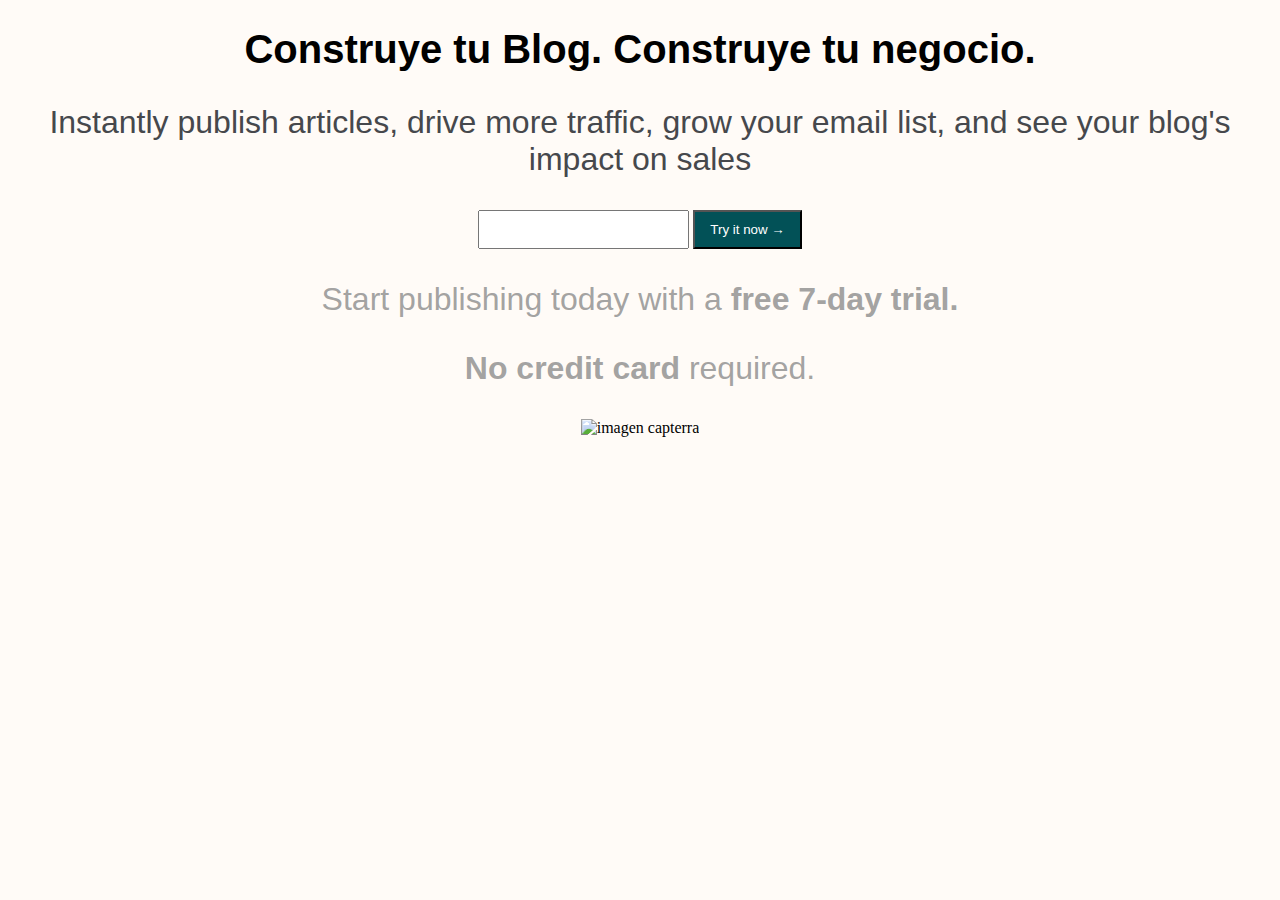
==== Capitulo-1/index.html @ a58c8d47 "finales" ====
<!DOCTYPE html>
<html lang="en">
<head>
    <meta charset="UTF-8">
    <meta http-equiv="X-UA-Compatible" content="IE=edge">
    <meta name="viewport" content="width=device-width, initial-scale=1.0">
    <link rel="stylesheet" href="estilos.css">
    <title>Matcha</title>
</head>
<body>
    <h1>Construye tu Blog. Construye tu negocio.</h1>
    <p class="pe">Instantly publish articles, drive more traffic, grow your email list, and see your blog's
      impact on sales</p>

      <form>
        <input type="email" />
        <button type="submit">
          Try it now &rarr;
        </button>
      </form>
      
      <p class="promocional">
        Start publishing today with a <strong>free 7-day trial.</strong>
      </p>
      <p class="promocional">
        <strong>No credit card</strong> required.
      </p>

      <img src="https://ignos.blog/wp-content/uploads/2021/04/capterra.png" alt="imagen capterra" />
</body>
</html>
---- Capitulo-1/estilos.css ----
body{
    background-color: #fffbf7;
    text-align: center;
}
h1{
    font-size: 2.5em;
    font-family: 'Trebuchet MS', 'Lucida Sans Unicode', 'Lucida Grande', 'Lucida Sans', Arial, sans-serif;
}
.pe{
    color: #46484c;
    font-size: 2em;
    font-family: 'Trebuchet MS', 'Lucida Sans Unicode', 'Lucida Grande', 'Lucida Sans', Arial, sans-serif;
}
input{
    padding: 10px 15px;
}
button{
    color:#fff ;
    background-color: #025157;
    padding: 10px 15px;
}
.promocional{
    color: #8b8b8bcc;
    font-size: 2em;
    font-family: 'Trebuchet MS', 'Lucida Sans Unicode', 'Lucida Grande', 'Lucida Sans', Arial, sans-serif;
}
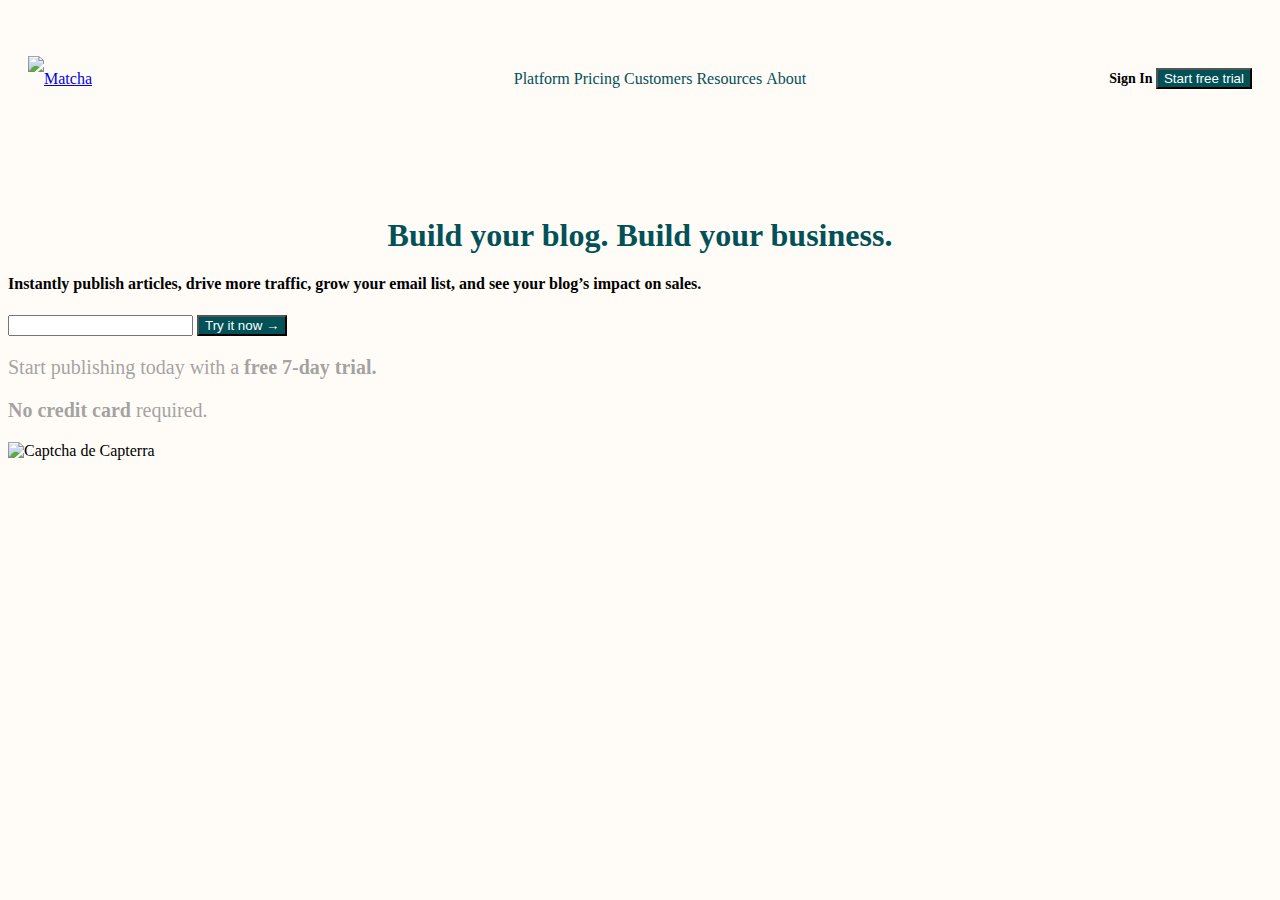
==== commit db534379: "cambios" ====
--- a/Capitulo-1/index.html
+++ b/Capitulo-1/index.html
@@ -8,24 +8,46 @@
     <title>Matcha</title>
 </head>
 <body>
-    <h1>Construye tu Blog. Construye tu negocio.</h1>
-    <p class="pe">Instantly publish articles, drive more traffic, grow your email list, and see your blog's
-      impact on sales</p>
 
-      <form>
-        <input type="email" />
-        <button type="submit">
-          Try it now &rarr;
-        </button>
-      </form>
-      
-      <p class="promocional">
-        Start publishing today with a <strong>free 7-day trial.</strong>
-      </p>
-      <p class="promocional">
-        <strong>No credit card</strong> required.
-      </p>
+  <header class="header">
+    <!-- Logo con link a la página principal -->
+    <a href="/" class="logo">
+      <img src="https://getmatcha.com/wp-content/uploads/2020/01/Icon-green.png" alt="Matcha"/>
+    </a>
+    <!-- Menú de navegación -->
+    <nav class="navbar">
+      <ul>
+        <li>Platform</li>
+        <li>Pricing</li>
+        <li>Customers</li>
+        <li>Resources</li>
+        <li>About</li>
+      </ul>
+    </nav>
+    <!-- Contenedor de acciones de usuario -->
+    <div class="actions">
+      <a>Sign In</a>
+      <button>Start free trial</button>
+    </div>
+  </header>
 
-      <img src="https://ignos.blog/wp-content/uploads/2021/04/capterra.png" alt="imagen capterra" />
+
+    <section class="main">
+    <h1>Build your blog. Build your business.</h1>
+
+    <h4>Instantly publish articles, drive more traffic, grow your email list, and see your blog’s impact on sales.</h4>
+
+    <form>
+      <input type="email">
+      <button type="submit" class="texto-boton">
+        Try it now &rarr;
+      </button>
+    </form>
+
+    <p class="texto-promocional">Start publishing today with a <strong>free 7-day trial.</strong></p>
+    <p class="texto-promocional"><strong>No credit card</strong> required.</p>
+
+    <img src="https://ignos.blog/wp-content/uploads/2021/04/capterra.png" alt="Captcha de Capterra">
+  </section>
 </body>
 </html>--- a/Capitulo-1/estilos.css
+++ b/Capitulo-1/estilos.css
@@ -1,26 +1,61 @@
-body{
-    background-color: #fffbf7;
-    text-align: center;
+body {
+  background-color: #fffbf7;
 }
-h1{
-    font-size: 2.5em;
-    font-family: 'Trebuchet MS', 'Lucida Sans Unicode', 'Lucida Grande', 'Lucida Sans', Arial, sans-serif;
+
+h1 {
+  color: #025157;
+  text-align: center;
 }
-.pe{
-    color: #46484c;
-    font-size: 2em;
-    font-family: 'Trebuchet MS', 'Lucida Sans Unicode', 'Lucida Grande', 'Lucida Sans', Arial, sans-serif;
+
+p {
+  color: #8b8b8bcc;
+  font-family: Verdana;
+  font-size: 20px;
 }
-input{
-    padding: 10px 15px;
+
+button {
+  color: #fff;
+  background-color: #025157;
 }
-button{
-    color:#fff ;
-    background-color: #025157;
-    padding: 10px 15px;
+
+.header {
+  margin: 40px 20px 0;
+  font-size: 0;
 }
-.promocional{
-    color: #8b8b8bcc;
-    font-size: 2em;
-    font-family: 'Trebuchet MS', 'Lucida Sans Unicode', 'Lucida Grande', 'Lucida Sans', Arial, sans-serif;
+
+li {
+  display: inline;
+}
+
+.header > * {
+  display: inline-block;
+  font-size: 16px;
+  line-height: 45px;
+  height: 100%;
+  vertical-align: middle;
+}
+
+.logo {
+  width: 15%;
+}
+
+.logo > img {
+  width: 15%;
+}
+
+.navbar {
+  width: 70%;
+  text-align: center;
+  color: #025157;
+  font-weight: 500;
+}
+
+.actions {
+  width: 15%;
+  text-align: right;
+  font-size: 14px;
+  font-weight: 600;
+}
+.main{
+  margin: 100px 0 0 0;
 }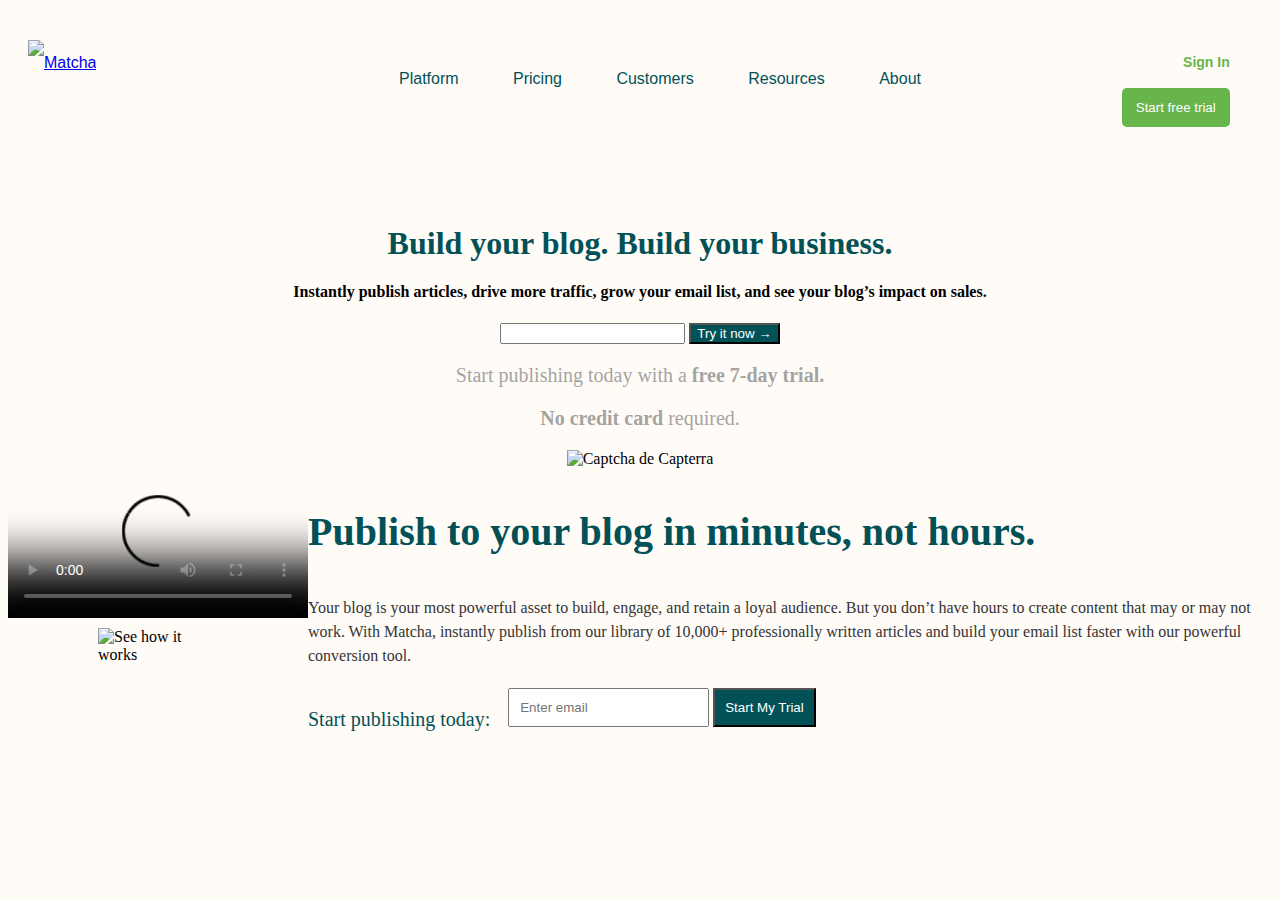
==== commit f683aec3: "sesion 3" ====
--- a/Capitulo-1/index.html
+++ b/Capitulo-1/index.html
@@ -49,5 +49,38 @@
 
     <img src="https://ignos.blog/wp-content/uploads/2021/04/capterra.png" alt="Captcha de Capterra">
   </section>
+
+  <section class="promo">
+    <article class="explanatory-video">
+    <video
+      controls
+      poster="https://cdn.videvo.net/videvo_files/video/premium/video0036/thumbnails/computer_code00_small.jpg"
+      src="https://cdn.videvo.net/videvo_files/video/premium/video0036/small_watermarked/computer_code00_preview.mp4">
+    </video>
+    <img
+      src="https://images.vexels.com/media/users/3/206269/isolated/preview/5bf110f14d50531aaca26c251c3441aa-doodle-de-flecha-vertical.png"
+      alt="See how it works"
+    />
+  </article>
+
+    
+  <article class="publish">
+    <h3>Publish to your blog in minutes, not hours.</h3>
+    <p>
+      Your blog is your most powerful asset to build, engage, and retain a loyal
+      audience. But you don’t have hours to create content that may or may not
+      work. With Matcha, instantly publish from our library of 10,000+
+      professionally written articles and build your email list faster with our
+      powerful conversion tool.
+    </p>
+    <form>
+      <p>Start publishing today:</p>
+      <div>
+        <input type="text" placeholder="Enter email" />
+        <button>Start My Trial</button>
+      </div>
+    </form>
+  </article>
+  </section>
 </body>
 </html>--- a/Capitulo-1/estilos.css
+++ b/Capitulo-1/estilos.css
@@ -21,10 +21,13 @@
 .header {
   margin: 40px 20px 0;
   font-size: 0;
+  height: 45px;
+  font-family: sans-serif;
 }
 
 li {
   display: inline;
+  margin: 0 25px;
 }
 
 .header > * {
@@ -51,11 +54,67 @@
 }
 
 .actions {
-  width: 15%;
+  width: 14%;
   text-align: right;
   font-size: 14px;
   font-weight: 600;
 }
+.actions > *{
+  margin: 0 10px;
+}
+.actions a{
+  color: #67b54b;
+}
+.actions button{
+  color: white;
+  background-color: #67b54b;
+  padding: 12px 14px;
+  border: 0;
+  border-radius: 5px;
+}
 .main{
-  margin: 100px 0 0 0;
+  margin: 140px 0 0 0;
+  text-align: center;
+}
+.publish h3 {
+  font-family: "Alegreya", serif;
+  font-size: 40px;
+  line-height: 48px;
+  color: #025157;
+}
+
+.publish > p {
+  font-size: 16px;
+  color: #343434;
+  line-height: 1.5;
+  margin-bottom: 20px;
+}
+
+.publish > form {
+  display: flex;
+}
+
+.publish > form p {
+  color: #025157;
+  margin-right: 18px;
+}
+.publish input{
+  padding: 10px;
+}
+.publish button{
+  padding: 10px;
+  margin-left: 0;
+}
+.promo{
+  display: flex;
+}
+.explanatory-video {
+  display: flex;
+  flex-direction: column;
+  align-items: center;
+}
+
+.explanatory-video img {
+  width: 120px;
+  margin-top: 10px;
 }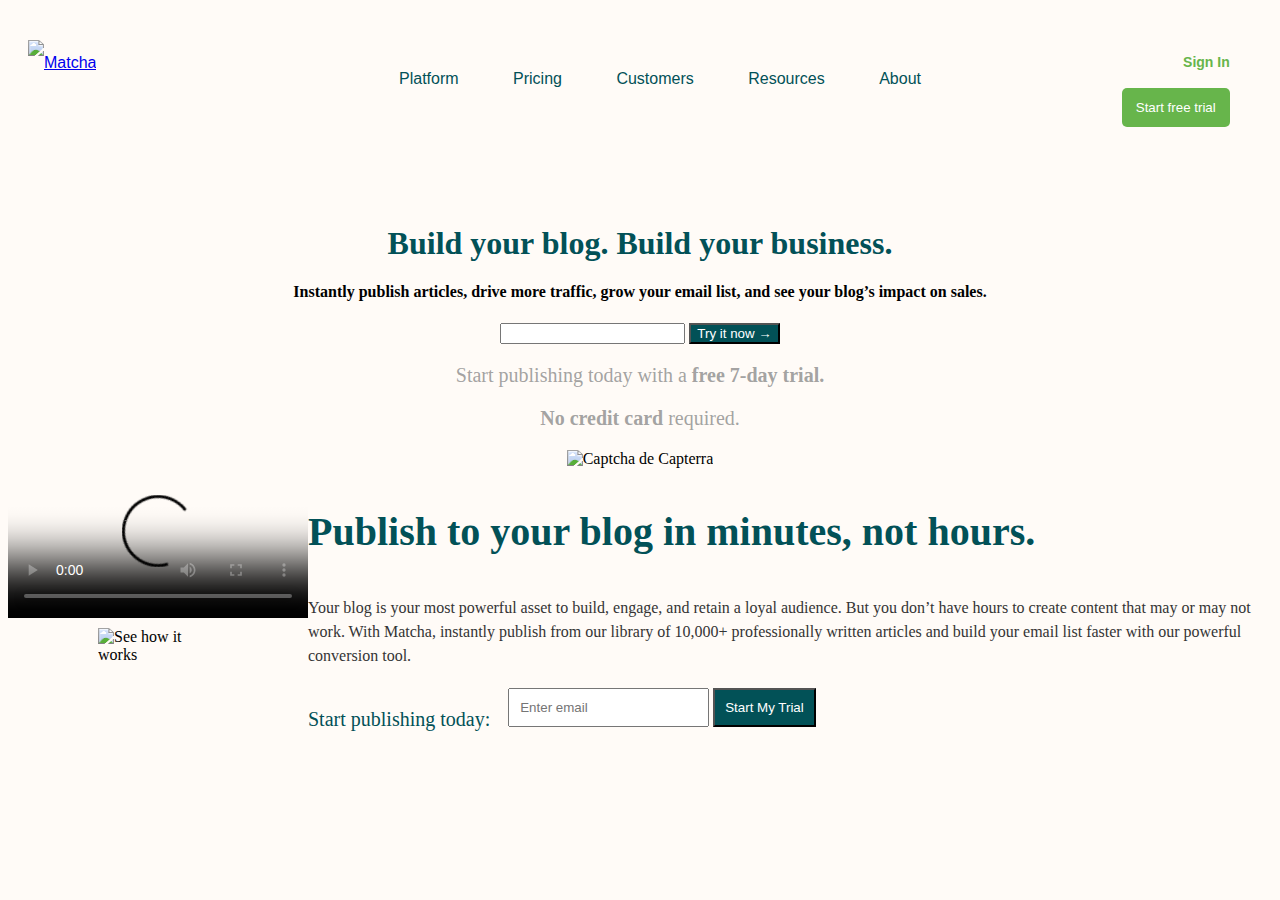
==== commit fc094ef1: "cambios video" ====
--- a/Capitulo-1/index.html
+++ b/Capitulo-1/index.html
@@ -52,10 +52,18 @@
 
   <section class="promo">
     <article class="explanatory-video">
-    <video
+      <video 
       controls
       poster="https://cdn.videvo.net/videvo_files/video/premium/video0036/thumbnails/computer_code00_small.jpg"
-      src="https://cdn.videvo.net/videvo_files/video/premium/video0036/small_watermarked/computer_code00_preview.mp4">
+    >
+      <source
+       type="video/mp4"
+       src="https://cdn.videvo.net/videvo_files/video/premium/video0036/small_watermarked/computer_code00_preview.mp4"
+      >
+      <source
+       type="video/webm"
+       src="https://cdn.videvo.net/videvo_files/video/premium/video0036/small_watermarked/computer_code00_preview.webm"
+      >
     </video>
     <img
       src="https://images.vexels.com/media/users/3/206269/isolated/preview/5bf110f14d50531aaca26c251c3441aa-doodle-de-flecha-vertical.png"
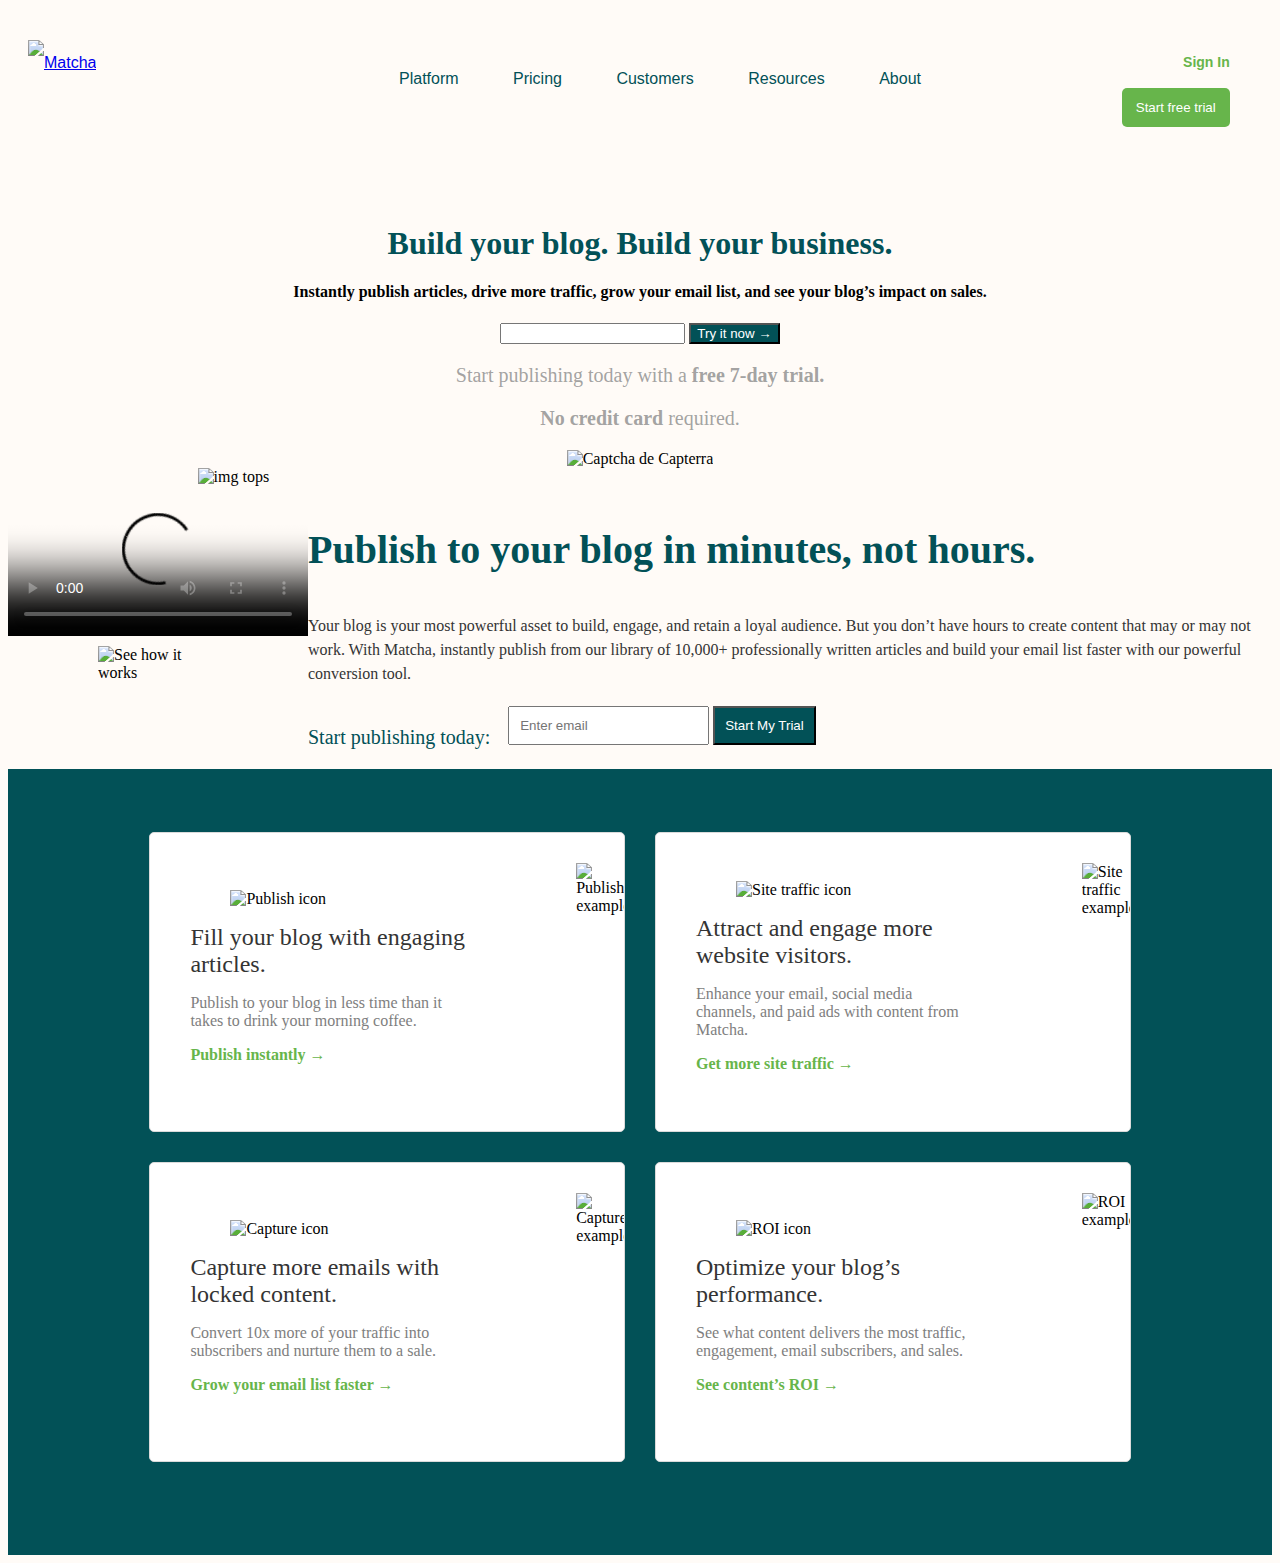
==== commit 8641234a: "semana 4" ====
--- a/Capitulo-1/index.html
+++ b/Capitulo-1/index.html
@@ -50,6 +50,10 @@
     <img src="https://ignos.blog/wp-content/uploads/2021/04/capterra.png" alt="Captcha de Capterra">
   </section>
 
+  <div class="tops">
+    <img src="https://assets.bedu.org/contents/TECM0017FRFUV2_Fronted_fundamentals_V2/TECM0017FRFUV2_S1_3_1.png" alt="img tops">
+  </div>
+
   <section class="promo">
     <article class="explanatory-video">
       <video 
@@ -90,5 +94,104 @@
     </form>
   </article>
   </section>
+
+  <section class="features">
+    <article class="feature-card">
+      <div class="feature-content">
+        <figure>
+          <img
+            src="https://getmatcha.com/wp-content/uploads/2020/04/feature-platform-1.png"
+            alt="Publish icon"
+          />
+        </figure>
+        <h3>Fill your blog with engaging articles.</h3>
+        <p>
+          Publish to your blog in less time than it takes to drink your
+          morning coffee.
+        </p>
+        <a href="">Publish instantly →</a>
+      </div>
+      <div class="feature-image">
+        <figure>
+          <img
+            src="https://getmatcha.com/wp-content/uploads/2020/04/feature-platform-3.png"
+            alt="Publish example"
+          />
+        </figure>
+      </div>
+    </article>
+    <article class="feature-card">
+      <div class="feature-content">
+        <figure>
+          <img
+            src="https://getmatcha.com/wp-content/uploads/2020/07/feature-blog-email.png"
+            alt="Site traffic icon"
+          />
+        </figure>
+        <h3>Attract and engage more website visitors.</h3>
+        <p>
+          Enhance your email, social media channels, and paid ads with content
+          from Matcha.
+        </p>
+        <a href="">Get more site traffic →</a>
+      </div>
+      <div class="feature-image">
+        <figure>
+          <img
+            src="https://getmatcha.com/wp-content/uploads/2020/04/feature-library-1.png"
+            alt="Site traffic example"
+          />
+        </figure>
+      </div>
+    </article>
+    <article class="feature-card">
+      <div class="feature-content">
+        <figure>
+          <img
+            src="https://getmatcha.com/wp-content/uploads/2020/04/feature-platform-3.png"
+            alt="Capture icon"
+          />
+        </figure>
+        <h3>Capture more emails with locked content.</h3>
+        <p>
+          Convert 10x more of your traffic into subscribers and nurture them
+          to a sale.
+        </p>
+        <a href="">Grow your email list faster →</a>
+      </div>
+      <div class="feature-image">
+        <figure>
+          <img
+            src="https://getmatcha.com/wp-content/uploads/2020/07/feature-blog-email.png"
+            alt="Capture example"
+          />
+        </figure>
+      </div>
+    </article>
+    <article class="feature-card">
+      <div class="feature-content">
+        <figure>
+          <img
+            src="https://getmatcha.com/wp-content/uploads/2020/04/feature-library-1.png"
+            alt="ROI icon"
+          />
+        </figure>
+        <h3>Optimize your blog’s performance.</h3>
+        <p>
+          See what content delivers the most traffic, engagement, email
+          subscribers, and sales.
+        </p>
+        <a href="">See content’s ROI →</a>
+      </div>
+      <div class="feature-image">
+        <figure>
+          <img
+            src="https://getmatcha.com/wp-content/uploads/2020/04/feature-platform-3.png"
+            alt="ROI example"
+          />
+        </figure>
+      </div>
+    </article>
+  </section>
 </body>
 </html>--- a/Capitulo-1/estilos.css
+++ b/Capitulo-1/estilos.css
@@ -76,6 +76,11 @@
   margin: 140px 0 0 0;
   text-align: center;
 }
+.tops img{
+width: 70%;
+display: inline-block;
+margin-left: 15%;
+}
 .publish h3 {
   font-family: "Alegreya", serif;
   font-size: 40px;
@@ -117,4 +122,71 @@
 .explanatory-video img {
   width: 120px;
   margin-top: 10px;
+}
+
+
+.features {
+  background-color: #025157;
+  padding: 5% 10%;
+  display: grid;
+  grid-template: repeat(2, 330px) / repeat(2, 1fr);
+}
+
+.features .feature-card {
+  margin-bottom: 30px;
+  margin-left: 15px;
+  margin-right: 15px;
+  background-color: #fff;
+  border: 1px solid #dadada;
+  border-radius: 5px;
+  display: flex;
+  align-items: center;
+  overflow: hidden;
+}
+
+.features .feature-card .feature-content {
+  padding: 30px 20px 40px 40px;
+  flex: 2;
+}
+
+.features .feature-card .feature-content > * {
+  margin-bottom: 1rem;
+  margin-top: 0;
+}
+
+.features .feature-card .feature-content img {
+  width: 50px;
+}
+
+.features .feature-card .feature-content h3 {
+  font-size: 24px;
+  color: #343434;
+  font-weight: 400;
+}
+
+.features .feature-card .feature-content p {
+  font-size: 16px;
+  color: #7e7e7e;
+  font-weight: 400;
+}
+
+.features .feature-card .feature-content a {
+  font-size: 16px;
+  color: #67b54b;
+  font-weight: 600;
+  text-decoration: none;
+}
+
+.features .feature-card .feature-image {
+  flex: 1;
+  width: 40%;
+  position: relative;
+  right: -50px;
+  height: 80%;
+}
+
+.features .feature-card .feature-image figure,
+.features .feature-card .feature-image img {
+  margin-top: 0;
+  height: 100%;
 }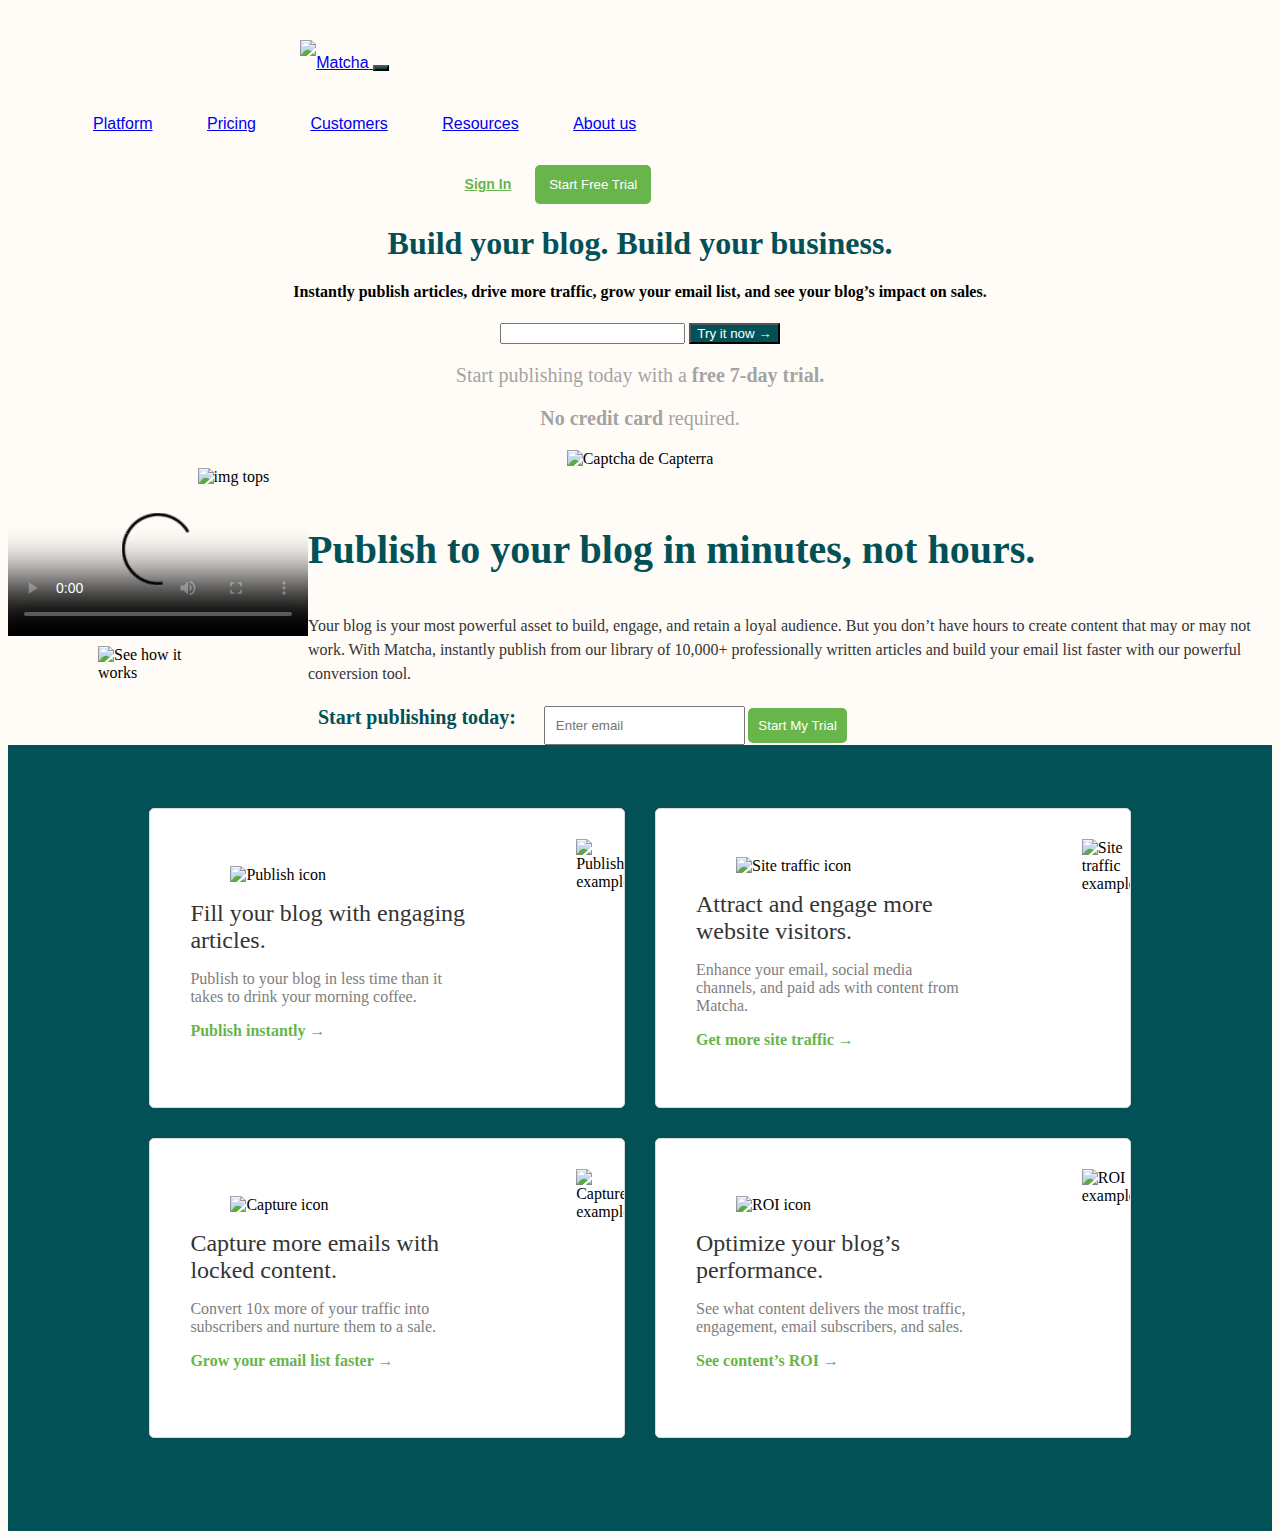
==== commit 1528b4fb: "sesion 5" ====
--- a/Capitulo-1/index.html
+++ b/Capitulo-1/index.html
@@ -4,6 +4,7 @@
     <meta charset="UTF-8">
     <meta http-equiv="X-UA-Compatible" content="IE=edge">
     <meta name="viewport" content="width=device-width, initial-scale=1.0">
+    <link href="https://cdn.jsdelivr.net/npm/bootstrap@5.2.0-beta1/dist/css/bootstrap.min.css" rel="stylesheet" integrity="sha384-0evHe/X+R7YkIZDRvuzKMRqM+OrBnVFBL6DOitfPri4tjfHxaWutUpFmBp4vmVor" crossorigin="anonymous">
     <link rel="stylesheet" href="estilos.css">
     <title>Matcha</title>
 </head>
@@ -11,24 +12,40 @@
 
   <header class="header">
     <!-- Logo con link a la página principal -->
-    <a href="/" class="logo">
-      <img src="https://getmatcha.com/wp-content/uploads/2020/01/Icon-green.png" alt="Matcha"/>
-    </a>
-    <!-- Menú de navegación -->
-    <nav class="navbar">
-      <ul>
-        <li>Platform</li>
-        <li>Pricing</li>
-        <li>Customers</li>
-        <li>Resources</li>
-        <li>About</li>
-      </ul>
+    <nav class="navbar navbar-expand-lg navbar-light" style="background-color: #fffbf7;">
+      <div class="container-fluid">
+        <a class="navbar-brand logo" href="#">
+          <img src="https://getmatcha.com/wp-content/uploads/2020/01/Icon-green.png" alt="Matcha"/>
+        </a>
+        <button class="navbar-toggler" type="button" data-bs-toggle="collapse" data-bs-target="#navbarSupportedContent" aria-controls="navbarSupportedContent" aria-expanded="false" aria-label="Toggle navigation">
+          <span class="navbar-toggler-icon"></span>
+        </button>
+        <div class="collapse navbar-collapse" id="navbarSupportedContent">
+          <ul class="navbar-nav mx-auto mb-2 mb-lg-0">
+            <li class="nav-item">
+              <a class="nav-link active" aria-current="page" href="#">Platform</a>
+            </li>
+            <li class="nav-item">
+              <a class="nav-link" href="#">Pricing</a>
+            </li>
+            <li class="nav-item">
+              <a class="nav-link" href="#">Customers</a>
+            </li>
+            <li class="nav-item">
+              <a class="nav-link" href="#">Resources</a>
+            </li>
+            <li class="nav-item">
+              <a class="nav-link" href="#">About us</a>
+            </li>
+          </ul>
+
+            <div class="actions">
+              <a href="#">Sign In</a>
+              <button>Start Free Trial</button>
+            </div>
+        </div>
+      </div>
     </nav>
-    <!-- Contenedor de acciones de usuario -->
-    <div class="actions">
-      <a>Sign In</a>
-      <button>Start free trial</button>
-    </div>
   </header>
 
 
@@ -85,7 +102,7 @@
       professionally written articles and build your email list faster with our
       powerful conversion tool.
     </p>
-    <form>
+    <form class="form-inline my-2 my-lg-0 actions justify-content-end">
       <p>Start publishing today:</p>
       <div>
         <input type="text" placeholder="Enter email" />
--- a/Capitulo-1/estilos.css
+++ b/Capitulo-1/estilos.css
@@ -47,14 +47,12 @@
 }
 
 .navbar {
-  width: 70%;
   text-align: center;
   color: #025157;
   font-weight: 500;
 }
 
 .actions {
-  width: 14%;
   text-align: right;
   font-size: 14px;
   font-weight: 600;
@@ -80,7 +78,7 @@
 width: 70%;
 display: inline-block;
 margin-left: 15%;
-}
+} 
 .publish h3 {
   font-family: "Alegreya", serif;
   font-size: 40px;
@@ -189,4 +187,41 @@
 .features .feature-card .feature-image img {
   margin-top: 0;
   height: 100%;
+}
+
+
+@media (max-width: 575px) {
+  .navbar,
+  .actions {
+    display: none;
+  }
+  .main {
+    margin-top: 130px;
+  }
+
+  h1 {
+    font-size: 30px;
+  }
+  .publish > form {
+    flex-direction: column;
+  }
+
+  .publish > form > div {
+    height: 50px;
+    margin-top: 10px;
+  }
+
+  .publish > form > div > input {
+    width: 65%;
+  }
+
+  .features {
+    grid-template: repeat(4, 1fr) / 1fr;
+    padding-left: 0;
+    padding-right: 0;
+  }
+
+  .feature-image {
+    display: none;
+  }
 }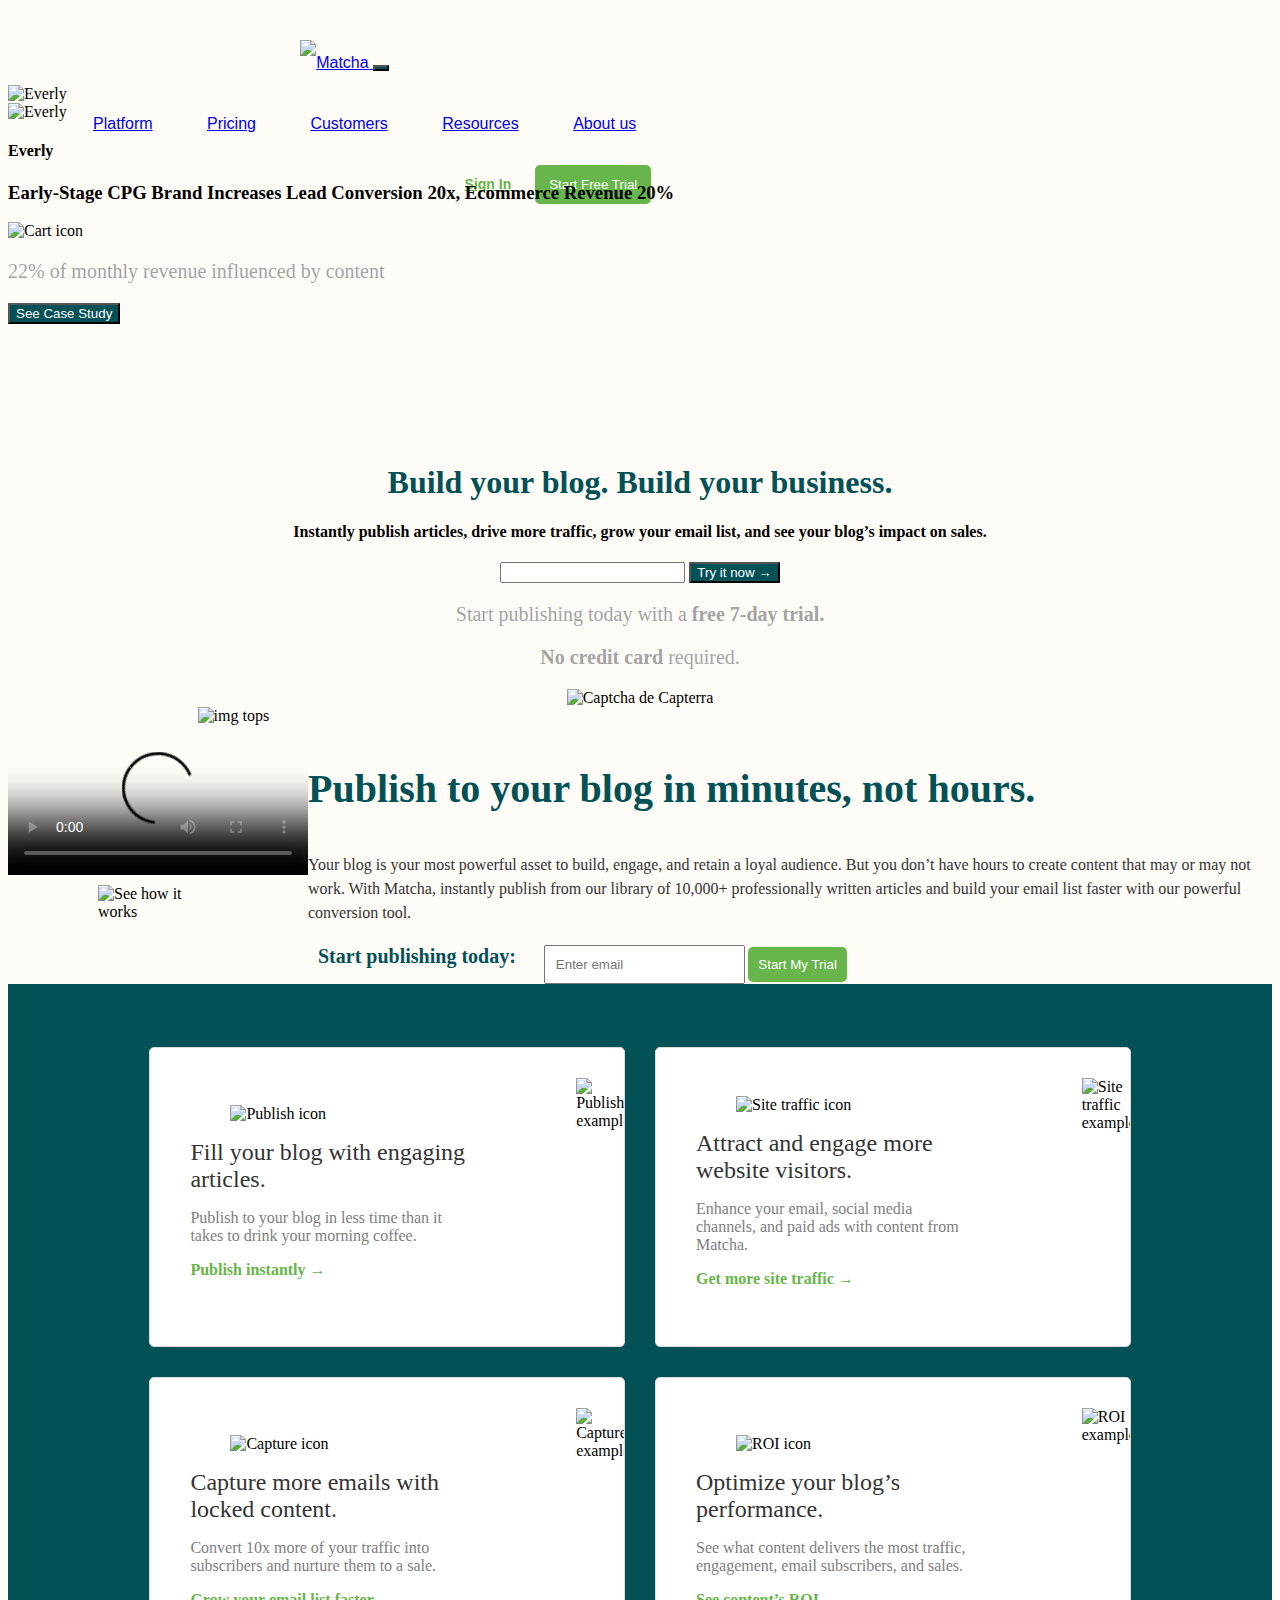
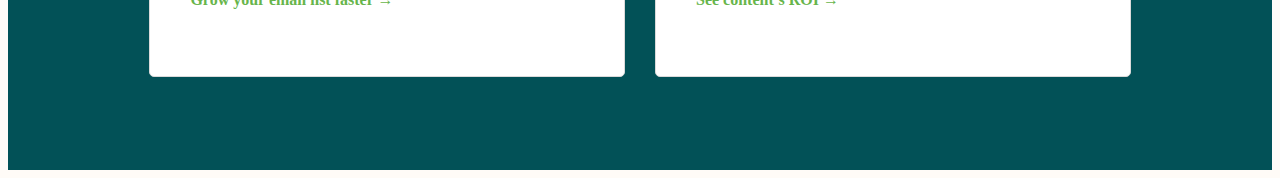
==== commit 34b0d1a7: "cambios" ====
--- a/Capitulo-1/index.html
+++ b/Capitulo-1/index.html
@@ -12,7 +12,7 @@
 
   <header class="header">
     <!-- Logo con link a la página principal -->
-    <nav class="navbar navbar-expand-lg navbar-light" style="background-color: #fffbf7;">
+    <nav class="navbar navbar-expand-lg navbar-light fixed-top" style="background-color: #fffbf7;">
       <div class="container-fluid">
         <a class="navbar-brand logo" href="#">
           <img src="https://getmatcha.com/wp-content/uploads/2020/01/Icon-green.png" alt="Matcha"/>
@@ -48,6 +48,32 @@
     </nav>
   </header>
 
+
+  <div class="carousel-item active">
+    <!-- Tarjeta 1: Everly -->
+    <div class="card">
+      <img src="https://getmatcha.com/wp-content/uploads/2019/05/profile-headshot-square.png"
+        class="card-img-top" alt="Everly">
+      <div class="card-body">
+        <div class="card-circle everly">
+          <img src="https://getmatcha.com/wp-content/uploads/2019/05/everly_logo_blue_v3_x60@2x.png"
+            alt="Everly">
+        </div>
+        <h4>Everly</h4>
+        <h3>
+          Early-Stage CPG Brand Increases Lead Conversion 20x,
+          Ecommerce Revenue 20%
+        </h3>
+        <div class="results">
+          <img src="https://indyme.com/wp-content/uploads/2020/11/shopping-cart-icon.png" alt="Cart icon">
+          <p>22% of monthly revenue influenced by content</p>
+        </div>
+      </div>
+      <div class="card-footer">
+        <button>See Case Study</button>
+      </div>
+    </div>
+  </div>
 
     <section class="main">
     <h1>Build your blog. Build your business.</h1>
--- a/Capitulo-1/estilos.css
+++ b/Capitulo-1/estilos.css
@@ -1,3 +1,39 @@
+
+@media (max-width: 575px) {
+  .navbar,
+  .actions {
+    display: none;
+  }
+  .main {
+    margin-top: 130px;
+  }
+
+  h1 {
+    font-size: 30px;
+  }
+  .publish > form {
+    flex-direction: column;
+  }
+
+  .publish > form > div {
+    height: 50px;
+    margin-top: 10px;
+  }
+
+  .publish > form > div > input {
+    width: 65%;
+  }
+
+  .features {
+    grid-template: repeat(4, 1fr) / 1fr;
+    padding-left: 0;
+    padding-right: 0;
+  }
+
+  .feature-image {
+    display: none;
+  }
+}
 body {
   background-color: #fffbf7;
 }
@@ -47,6 +83,7 @@
 }
 
 .navbar {
+  background-color: #fffbf7;
   text-align: center;
   color: #025157;
   font-weight: 500;
@@ -190,38 +227,100 @@
 }
 
 
-@media (max-width: 575px) {
-  .navbar,
-  .actions {
-    display: none;
-  }
-  .main {
-    margin-top: 130px;
-  }
-
-  h1 {
-    font-size: 30px;
-  }
-  .publish > form {
-    flex-direction: column;
-  }
-
-  .publish > form > div {
-    height: 50px;
-    margin-top: 10px;
-  }
-
-  .publish > form > div > input {
-    width: 65%;
-  }
-
-  .features {
-    grid-template: repeat(4, 1fr) / 1fr;
-    padding-left: 0;
-    padding-right: 0;
-  }
-
-  .feature-image {
-    display: none;
-  }
-}+.success-stories .card {
+  max-width: 370px;
+  width: 100%;
+  min-height: 600px;
+  margin: 0 auto;
+}
+
+/* Con object-fit, hacemos que la imagen se ajuste a la medida de su contenedor y limitamos su alto */
+.success-stories .card img {
+  max-height: 30vh;
+  object-fit: cover;
+}
+
+/* Agregamos position: relative para recibir un elemento con position:absolute más adelante */
+.success-stories .card .card-body {
+  max-width: 370px;
+  width: 100%;
+  position: relative;
+  padding: 40px 1rem 1rem;
+}
+
+/* Estos son los estilos para textos y acomodo de elementos */
+.success-stories .card .card-body h4 {
+  color: #025157;
+  font-size: 18px;
+  font-weight: 600;
+  line-height: 20px;
+  margin-bottom: 12px;
+  font-family: "Slabo 27px", serif;
+}
+
+.success-stories .card .card-body h3 {
+  font-size: 25px;
+  font-weight: 400;
+  line-height: 30px;
+  margin-bottom: 20px;
+}
+
+.success-stories .card .card-body .results {
+  display: flex;
+  justify-content: flex-start;
+  align-items: center;
+}
+
+.success-stories .card .card-body .results img {
+  width: 26px;
+  margin-right: 20px;
+}
+
+.success-stories .card .card-body .results p {
+  margin: 0;
+}
+
+.success-stories .card .card-footer button {
+  display: block;
+  margin-left: 0;
+  border-radius: 5px;
+  font-size: 13;
+  font-weight: 600;
+  padding: 12px 20px;
+  width: 100%;
+  background-color: #025157;
+  color: #fff;
+  border: none;
+}
+
+.success-stories .card .card-footer {
+  background-color: #ffffff;
+  color: #fff;
+  border: none;
+}
+
+/* Aqui hacemos un círculo con CSS! Este se posicionará en el margen superior de .card-body */
+.success-stories .card .card-body .card-circle {
+  display: flex;
+  align-items: center;
+  position: absolute;
+  top:-45px;
+  right: 20px;
+  width: 75px;
+  height: 75px;
+  border-radius: 50%;
+  padding: 5px;
+}
+
+/* Cada círculo tiene su propio color. Verifica qué significa este selector: .card-circle.everly */
+.success-stories .card .card-body .card-circle.everly {
+  background-color: #f9da73;
+  border: 5px solid #f9da73;
+}
+
+/* Los círculos deben recibir la imagen y ajustarla al tamaño */
+.success-stories .card .card-body .card-circle.everly img {
+  object-fit: contain;
+  width: 100%;
+}
+
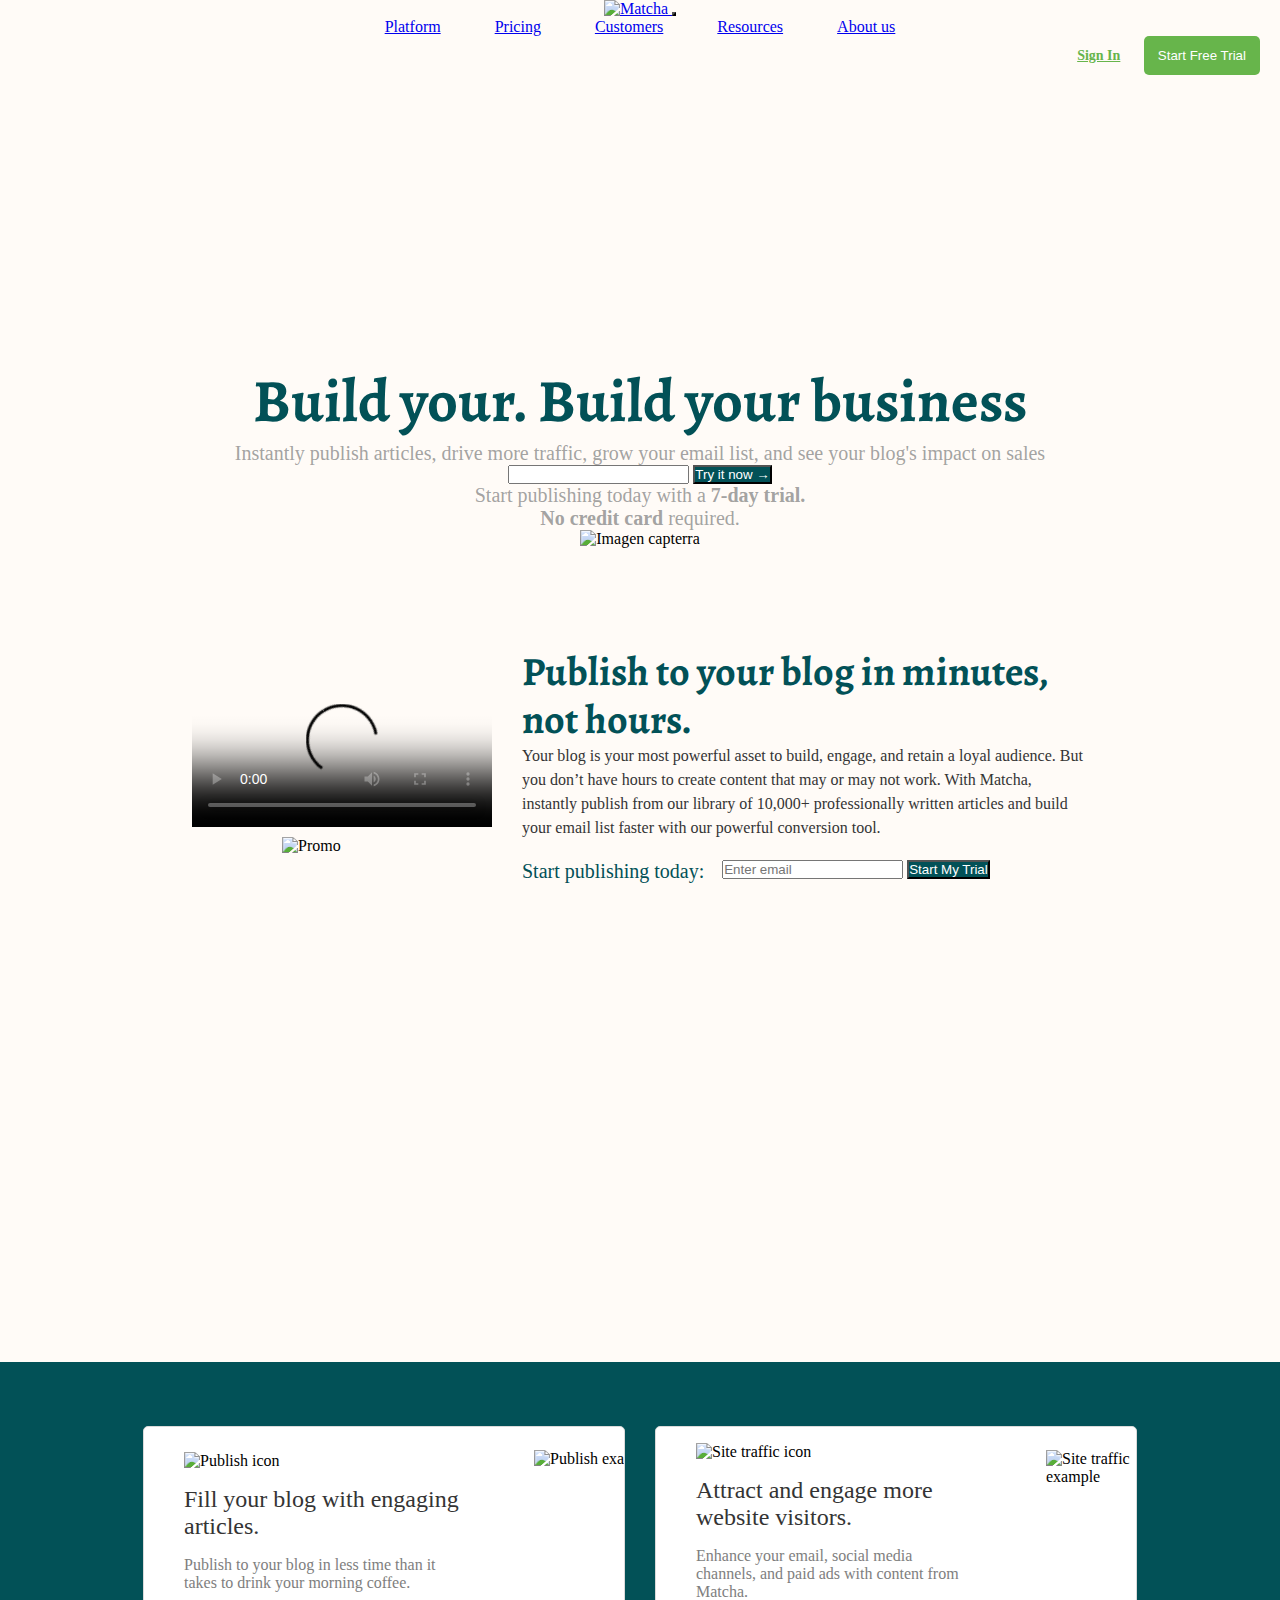
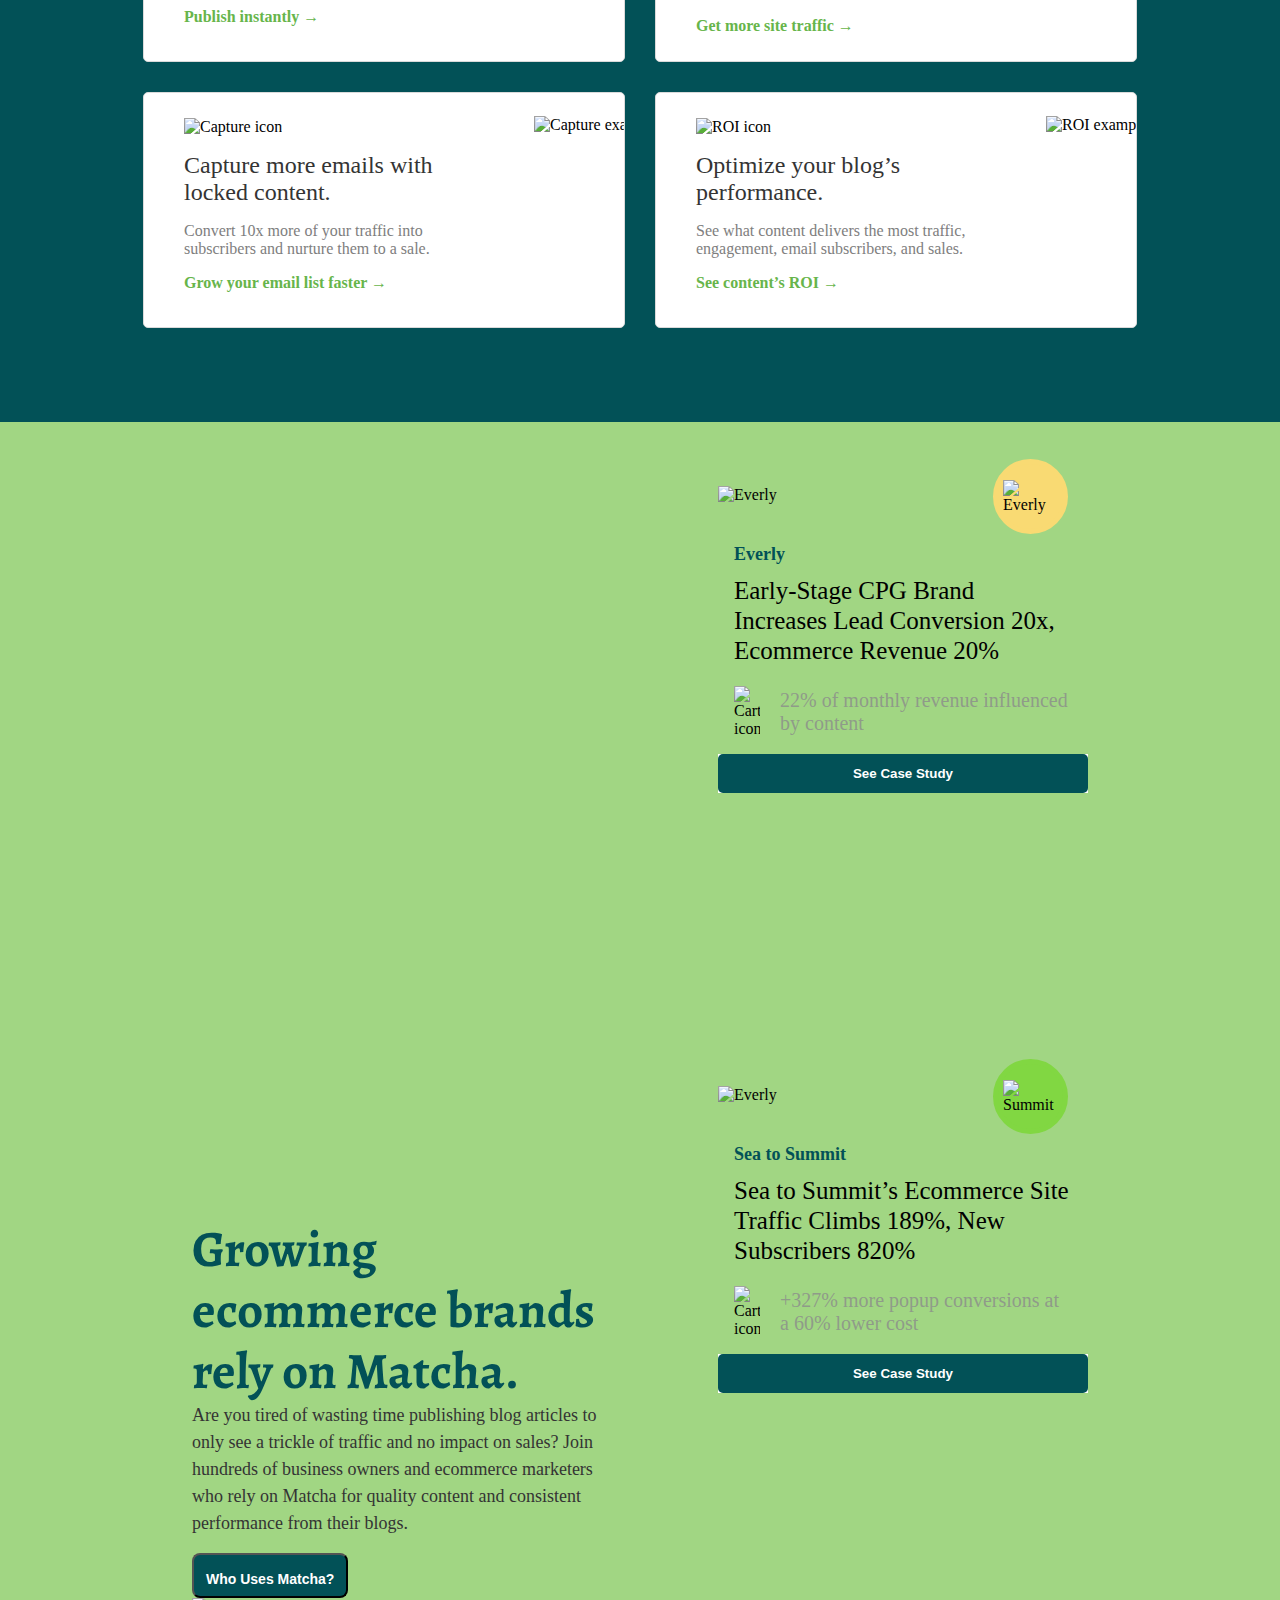
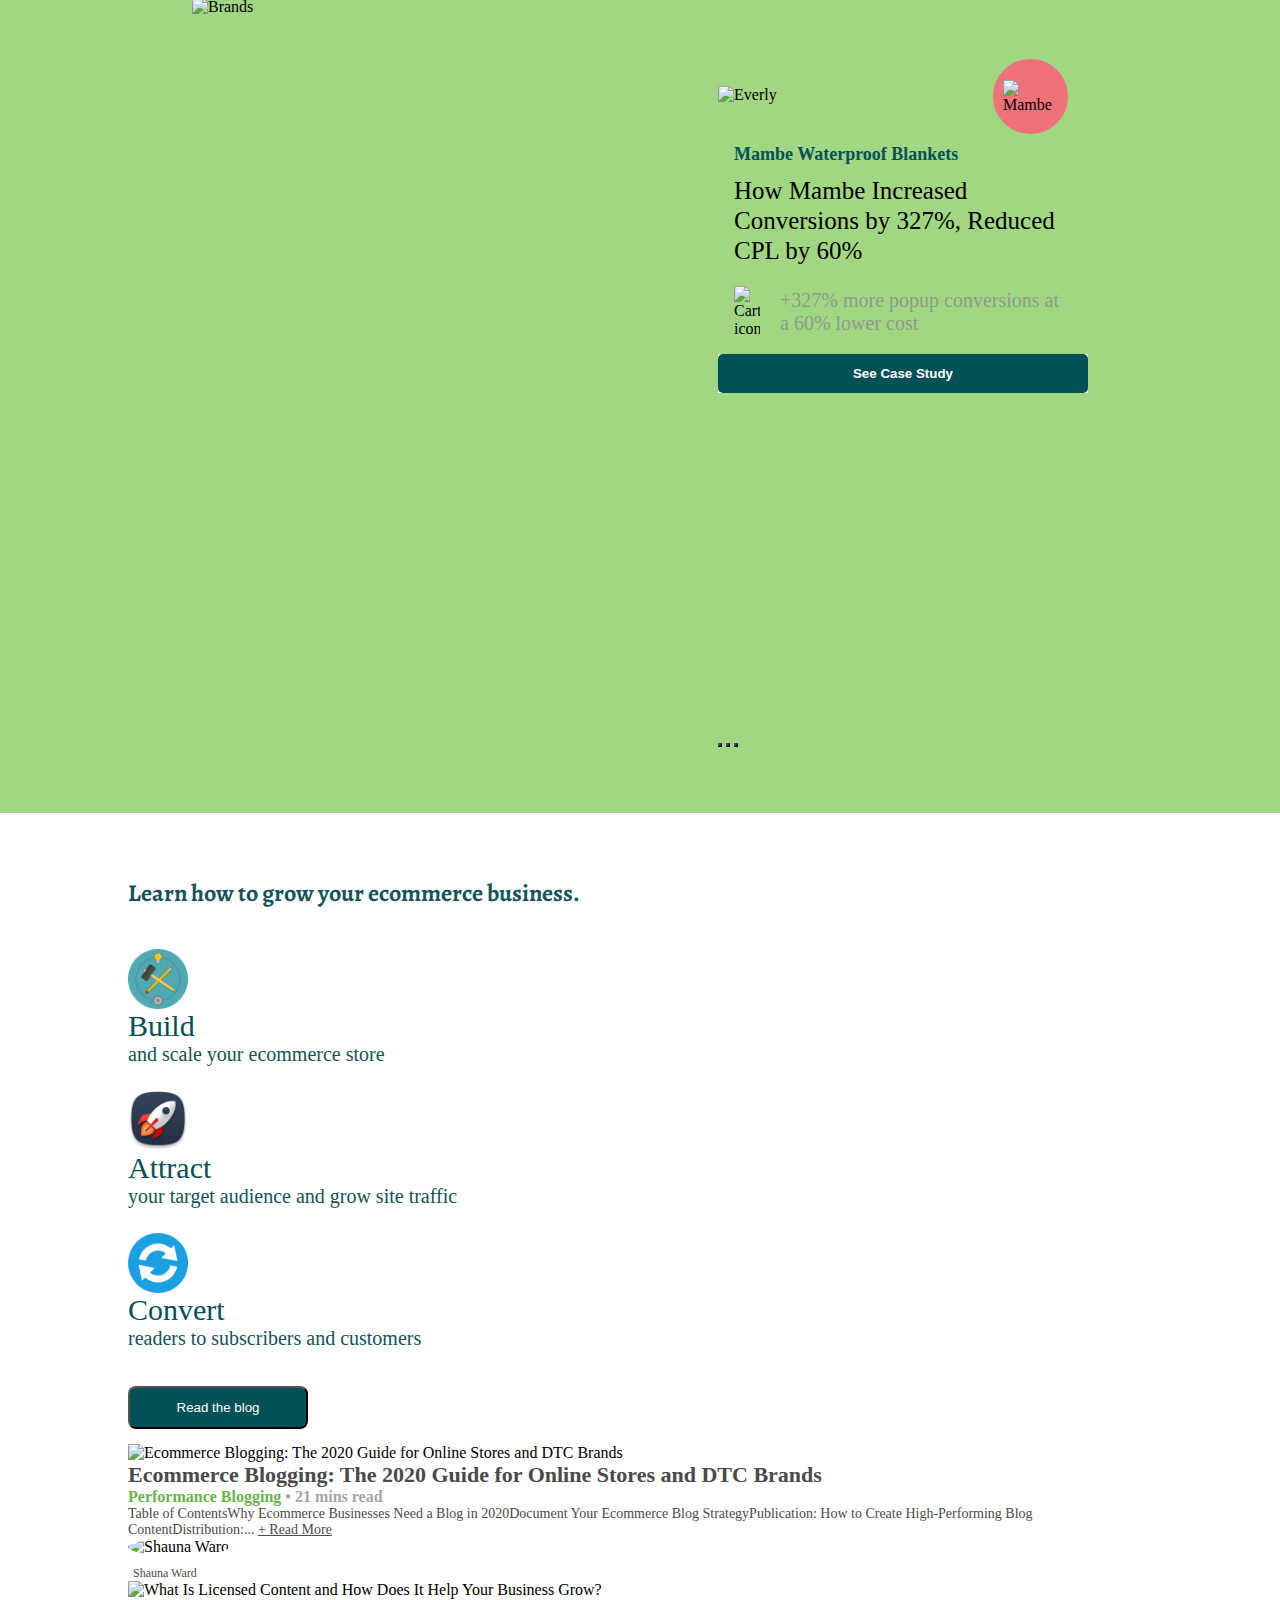
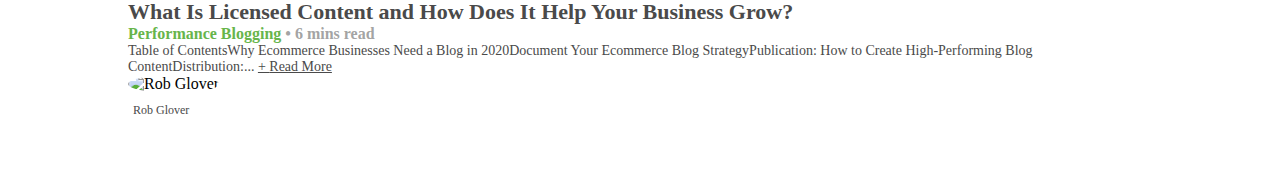
==== commit 363e7a74: "cambios" ====
--- a/Capitulo-1/index.html
+++ b/Capitulo-1/index.html
@@ -1,151 +1,149 @@
 <!DOCTYPE html>
 <html lang="en">
+
 <head>
-    <meta charset="UTF-8">
-    <meta http-equiv="X-UA-Compatible" content="IE=edge">
-    <meta name="viewport" content="width=device-width, initial-scale=1.0">
-    <link href="https://cdn.jsdelivr.net/npm/bootstrap@5.2.0-beta1/dist/css/bootstrap.min.css" rel="stylesheet" integrity="sha384-0evHe/X+R7YkIZDRvuzKMRqM+OrBnVFBL6DOitfPri4tjfHxaWutUpFmBp4vmVor" crossorigin="anonymous">
-    <link rel="stylesheet" href="estilos.css">
-    <title>Matcha</title>
+  <meta charset="UTF-8">
+  <meta http-equiv="X-UA-Compatible" content="IE=edge">
+  <meta name="viewport" content="width=device-width, initial-scale=1.0,user-scalable=no">
+  <title>Matcha</title>
+  <!-- <style>
+    h1 {
+      color: #025157;
+    }
+  </style> -->
+  <link href="https://cdn.jsdelivr.net/npm/bootstrap@5.1.3/dist/css/bootstrap.min.css" rel="stylesheet"
+    integrity="sha384-1BmE4kWBq78iYhFldvKuhfTAU6auU8tT94WrHftjDbrCEXSU1oBoqyl2QvZ6jIW3" crossorigin="anonymous">
+  <link rel="stylesheet" href="styles.css">
+  <link rel="stylesheet" href="output.css">
+  <link rel="preconnect" href="https://fonts.googleapis.com">
+  <link rel="preconnect" href="https://fonts.gstatic.com" crossorigin>
+  <link href="https://fonts.googleapis.com/css2?family=Alegreya&display=swap" rel="stylesheet">
 </head>
+
 <body>
-
-  <header class="header">
-    <!-- Logo con link a la página principal -->
-    <nav class="navbar navbar-expand-lg navbar-light fixed-top" style="background-color: #fffbf7;">
-      <div class="container-fluid">
-        <a class="navbar-brand logo" href="#">
-          <img src="https://getmatcha.com/wp-content/uploads/2020/01/Icon-green.png" alt="Matcha"/>
-        </a>
-        <button class="navbar-toggler" type="button" data-bs-toggle="collapse" data-bs-target="#navbarSupportedContent" aria-controls="navbarSupportedContent" aria-expanded="false" aria-label="Toggle navigation">
-          <span class="navbar-toggler-icon"></span>
-        </button>
-        <div class="collapse navbar-collapse" id="navbarSupportedContent">
-          <ul class="navbar-nav mx-auto mb-2 mb-lg-0">
-            <li class="nav-item">
-              <a class="nav-link active" aria-current="page" href="#">Platform</a>
-            </li>
-            <li class="nav-item">
-              <a class="nav-link" href="#">Pricing</a>
-            </li>
-            <li class="nav-item">
-              <a class="nav-link" href="#">Customers</a>
-            </li>
-            <li class="nav-item">
-              <a class="nav-link" href="#">Resources</a>
-            </li>
-            <li class="nav-item">
-              <a class="nav-link" href="#">About us</a>
-            </li>
-          </ul>
-
-            <div class="actions">
-              <a href="#">Sign In</a>
-              <button>Start Free Trial</button>
-            </div>
-        </div>
-      </div>
-    </nav>
-  </header>
-
-
-  <div class="carousel-item active">
-    <!-- Tarjeta 1: Everly -->
-    <div class="card">
-      <img src="https://getmatcha.com/wp-content/uploads/2019/05/profile-headshot-square.png"
-        class="card-img-top" alt="Everly">
-      <div class="card-body">
-        <div class="card-circle everly">
-          <img src="https://getmatcha.com/wp-content/uploads/2019/05/everly_logo_blue_v3_x60@2x.png"
-            alt="Everly">
-        </div>
-        <h4>Everly</h4>
-        <h3>
-          Early-Stage CPG Brand Increases Lead Conversion 20x,
-          Ecommerce Revenue 20%
-        </h3>
-        <div class="results">
-          <img src="https://indyme.com/wp-content/uploads/2020/11/shopping-cart-icon.png" alt="Cart icon">
-          <p>22% of monthly revenue influenced by content</p>
-        </div>
-      </div>
-      <div class="card-footer">
-        <button>See Case Study</button>
+  <!-- <section class="fixed-header">
+    <header class="header">
+      !-- Regresar página principal --
+      <a href="/" class="logo">
+        <img src="https://getmatcha.com/wp-content/uploads/2020/01/Icon-green.png" alt="Matcha">
+      </a>
+      !-- Menú --
+      <nav class="navbar">
+        <ul>
+          <li>Platform</li>
+          <li>Pricing</li>
+          <li>Customers</li>
+          <li>Resources</li>
+          <li>About</li>
+        </ul>
+      </nav>
+      !-- Acciones --
+      <div class="actions">
+        <a href="">Sign In</a>
+        <button>Start free trial</button>
+      </div>
+    </header>
+  </section> -->
+  <nav class="navbar navbar-expand-lg navbar-light fixed-top">
+    <div class="container-fluid">
+      <a class="navbar-brand logo" href="index.html">
+        <img src="https://getmatcha.com/wp-content/uploads/2020/01/Icon-green.png" alt="Matcha" />
+      </a>
+      <button class="navbar-toggler" type="button" data-bs-toggle="collapse" data-bs-target="#navbarSupportedContent"
+        aria-controls="navbarSupportedContent" aria-expanded="false" aria-label="Toggle navigation">
+        <span class="navbar-toggler-icon"></span>
+      </button>
+      <div class="collapse navbar-collapse" id="navbarSupportedContent">
+        <ul class="navbar-nav mx-auto">
+          <li class="nav-item">
+            <a class="nav-link active" aria-current="page" href="#">Platform</a>
+          </li>
+          <li class="nav-item">
+            <a class="nav-link" href="pricing.html">Pricing</a>
+          </li>
+          <li class="nav-item">
+            <a class="nav-link" href="#">Customers</a>
+          </li>
+          <li class="nav-item">
+            <a class="nav-link" href="#">Resources</a>
+          </li>
+          <li class="nav-item">
+            <a class="nav-link" href="#">About us</a>
+          </li>
+        </ul>
+
+        <form class="form-inline my-2 my-lg-0 actions justify-content-end">
+          <div class="actions">
+            <a href="#">Sign In</a>
+            <button>Start Free Trial</button>
+          </div>
+        </form>
       </div>
     </div>
-  </div>
-
-    <section class="main">
-    <h1>Build your blog. Build your business.</h1>
-
-    <h4>Instantly publish articles, drive more traffic, grow your email list, and see your blog’s impact on sales.</h4>
-
+  </nav>
+  <section class="main">
+    <h1>Build your. Build your business</h1>
+    <!-- <h2>Build your. Build your business</h2>
+    <h3>Build your. Build your business</h3>
+    <h4>Build your. Build your business</h4>
+    <h5>Build your. Build your business</h5>
+    <h6>Build your. Build your business</h6> -->
+    <p>Instantly publish articles, drive more traffic, grow your email list, and see your blog's impact on sales</p>
     <form>
-      <input type="email">
-      <button type="submit" class="texto-boton">
+      <input type="email" />
+      <button type="submit">
         Try it now &rarr;
       </button>
     </form>
-
-    <p class="texto-promocional">Start publishing today with a <strong>free 7-day trial.</strong></p>
-    <p class="texto-promocional"><strong>No credit card</strong> required.</p>
-
-    <img src="https://ignos.blog/wp-content/uploads/2021/04/capterra.png" alt="Captcha de Capterra">
+    <p>
+      Start publishing today with a <strong>7-day trial.</strong>
+    </p>
+    <p>
+      <strong>No credit card</strong> required.
+    </p>
+    <figure class="banner">
+      <img src="https://ignos.blog/wp-content/uploads/2021/04/capterra.png" alt="Imagen capterra" />
+    </figure>
   </section>
-
-  <div class="tops">
-    <img src="https://assets.bedu.org/contents/TECM0017FRFUV2_Fronted_fundamentals_V2/TECM0017FRFUV2_S1_3_1.png" alt="img tops">
-  </div>
-
   <section class="promo">
     <article class="explanatory-video">
-      <video 
-      controls
-      poster="https://cdn.videvo.net/videvo_files/video/premium/video0036/thumbnails/computer_code00_small.jpg"
-    >
-      <source
-       type="video/mp4"
-       src="https://cdn.videvo.net/videvo_files/video/premium/video0036/small_watermarked/computer_code00_preview.mp4"
-      >
-      <source
-       type="video/webm"
-       src="https://cdn.videvo.net/videvo_files/video/premium/video0036/small_watermarked/computer_code00_preview.webm"
-      >
-    </video>
-    <img
-      src="https://images.vexels.com/media/users/3/206269/isolated/preview/5bf110f14d50531aaca26c251c3441aa-doodle-de-flecha-vertical.png"
-      alt="See how it works"
-    />
-  </article>
-
-    
-  <article class="publish">
-    <h3>Publish to your blog in minutes, not hours.</h3>
-    <p>
-      Your blog is your most powerful asset to build, engage, and retain a loyal
-      audience. But you don’t have hours to create content that may or may not
-      work. With Matcha, instantly publish from our library of 10,000+
-      professionally written articles and build your email list faster with our
-      powerful conversion tool.
-    </p>
-    <form class="form-inline my-2 my-lg-0 actions justify-content-end">
-      <p>Start publishing today:</p>
-      <div>
-        <input type="text" placeholder="Enter email" />
-        <button>Start My Trial</button>
-      </div>
-    </form>
-  </article>
+      <video controls
+        poster="https://cdn.videvo.net/videvo_files/video/premium/video0036/thumbnails/computer_code00_small.jpg">
+        <source type="video/mp4"
+          src="https://cdn.videvo.net/videvo_files/video/premium/video0036/small_watermarked/computer_code00_preview.mp4">
+        <source type="video/webm"
+          src="https://cdn.videvo.net/videvo_files/video/premium/video0036/small_watermarked/computer_code00_preview.webm">
+      </video>
+      <img
+        src="https://images.vexels.com/media/users/3/206269/isolated/preview/5bf110f14d50531aaca26c251c3441aa-doodle-de-flecha-vertical.png"
+        alt="Promo">
+    </article>
+    <article class="publish">
+      <h3>Publish to your blog in minutes, not hours.</h3>
+      <p>
+        Your blog is your most powerful asset to build, engage, and retain a loyal
+        audience. But you don’t have hours to create content that may or may not
+        work. With Matcha, instantly publish from our library of 10,000+
+        professionally written articles and build your email list faster with our
+        powerful conversion tool.
+      </p>
+      <form>
+        <p>Start publishing today:</p>
+        <div>
+          <input type="text" placeholder="Enter email" />
+          <button>Start My Trial</button>
+        </div>
+      </form>
+    </article>
   </section>
-
+  <iframe width="100%" height="100%" src="https://www.youtube.com/embed/Xsrjc5h3QR4" title="YouTube video player"
+    frameborder="0" allow="accelerometer; autoplay; clipboard-write; encrypted-media; gyroscope; picture-in-picture"
+    allowfullscreen></iframe>
   <section class="features">
     <article class="feature-card">
       <div class="feature-content">
         <figure>
-          <img
-            src="https://getmatcha.com/wp-content/uploads/2020/04/feature-platform-1.png"
-            alt="Publish icon"
-          />
+          <img src="https://getmatcha.com/wp-content/uploads/2020/04/feature-platform-1.png" alt="Publish icon" />
         </figure>
         <h3>Fill your blog with engaging articles.</h3>
         <p>
@@ -156,20 +154,14 @@
       </div>
       <div class="feature-image">
         <figure>
-          <img
-            src="https://getmatcha.com/wp-content/uploads/2020/04/feature-platform-3.png"
-            alt="Publish example"
-          />
+          <img src="https://getmatcha.com/wp-content/uploads/2020/04/feature-platform-3.png" alt="Publish example" />
         </figure>
       </div>
     </article>
     <article class="feature-card">
       <div class="feature-content">
         <figure>
-          <img
-            src="https://getmatcha.com/wp-content/uploads/2020/07/feature-blog-email.png"
-            alt="Site traffic icon"
-          />
+          <img src="https://getmatcha.com/wp-content/uploads/2020/07/feature-blog-email.png" alt="Site traffic icon" />
         </figure>
         <h3>Attract and engage more website visitors.</h3>
         <p>
@@ -180,20 +172,15 @@
       </div>
       <div class="feature-image">
         <figure>
-          <img
-            src="https://getmatcha.com/wp-content/uploads/2020/04/feature-library-1.png"
-            alt="Site traffic example"
-          />
+          <img src="https://getmatcha.com/wp-content/uploads/2020/04/feature-library-1.png"
+            alt="Site traffic example" />
         </figure>
       </div>
     </article>
     <article class="feature-card">
       <div class="feature-content">
         <figure>
-          <img
-            src="https://getmatcha.com/wp-content/uploads/2020/04/feature-platform-3.png"
-            alt="Capture icon"
-          />
+          <img src="https://getmatcha.com/wp-content/uploads/2020/04/feature-platform-3.png" alt="Capture icon" />
         </figure>
         <h3>Capture more emails with locked content.</h3>
         <p>
@@ -204,20 +191,14 @@
       </div>
       <div class="feature-image">
         <figure>
-          <img
-            src="https://getmatcha.com/wp-content/uploads/2020/07/feature-blog-email.png"
-            alt="Capture example"
-          />
+          <img src="https://getmatcha.com/wp-content/uploads/2020/07/feature-blog-email.png" alt="Capture example" />
         </figure>
       </div>
     </article>
     <article class="feature-card">
       <div class="feature-content">
         <figure>
-          <img
-            src="https://getmatcha.com/wp-content/uploads/2020/04/feature-library-1.png"
-            alt="ROI icon"
-          />
+          <img src="https://getmatcha.com/wp-content/uploads/2020/04/feature-library-1.png" alt="ROI icon" />
         </figure>
         <h3>Optimize your blog’s performance.</h3>
         <p>
@@ -228,13 +209,209 @@
       </div>
       <div class="feature-image">
         <figure>
-          <img
-            src="https://getmatcha.com/wp-content/uploads/2020/04/feature-platform-3.png"
-            alt="ROI example"
-          />
+          <img src="https://getmatcha.com/wp-content/uploads/2020/04/feature-platform-3.png" alt="ROI example" />
         </figure>
       </div>
     </article>
   </section>
+  <section class="success-stories">
+    <article class="overview">
+      <h2>Growing ecommerce brands rely on Matcha.</h2>
+      <p>
+        Are you tired of wasting time publishing blog articles to only see a
+        trickle of traffic and no impact on sales? Join hundreds of business
+        owners and ecommerce marketers who rely on Matcha for quality content
+        and consistent performance from their blogs.
+      </p>
+      <button>
+        Who Uses Matcha?
+      </button>
+      <figure>
+        <img src="https://getmatcha.com/wp-content/uploads/2019/09/brands_group.png" alt="Brands">
+      </figure>
+    </article>
+    <article class="stories-carousel">
+      <section class="card-container">
+        <div id="carouselExampleIndicators" class="carousel slide carousel-fade" data-bs-ride="carousel">
+          <div class="carousel-inner" style="padding-bottom: 45px;">
+            <div class="carousel-item active">
+              <!-- Tarjeta 1: Everly -->
+              <div class="card">
+                <img src="https://getmatcha.com/wp-content/uploads/2019/05/profile-headshot-square.png"
+                  class="card-img-top" alt="Everly">
+                <div class="card-body">
+                  <div class="card-circle everly">
+                    <img src="https://getmatcha.com/wp-content/uploads/2019/05/everly_logo_blue_v3_x60@2x.png"
+                      alt="Everly">
+                  </div>
+                  <h4>Everly</h4>
+                  <h3>
+                    Early-Stage CPG Brand Increases Lead Conversion 20x,
+                    Ecommerce Revenue 20%
+                  </h3>
+                  <div class="results">
+                    <img src="https://indyme.com/wp-content/uploads/2020/11/shopping-cart-icon.png" alt="Cart icon">
+                    <p>22% of monthly revenue influenced by content</p>
+                  </div>
+                </div>
+                <div class="card-footer">
+                  <button>See Case Study</button>
+                </div>
+              </div>
+            </div>
+            <!-- Tarjeta 2: Sea to Summit -->
+            <div class="carousel-item">
+              <div class="card">
+                <img src="https://getmatcha.com/wp-content/uploads/2019/08/0.jpg" class="card-img-top" alt="Everly">
+                <div class="card-body">
+                  <div class="card-circle summit">
+                    <img src="https://getmatcha.com/wp-content/uploads/2019/08/SeatoSummitLogo.png" alt="Summit">
+                  </div>
+                  <h4>Sea to Summit</h4>
+                  <h3>
+                    Sea to Summit’s Ecommerce Site Traffic Climbs 189%, New
+                    Subscribers 820%
+                  </h3>
+                  <div class="results">
+                    <img src="https://indyme.com/wp-content/uploads/2020/11/shopping-cart-icon.png" alt="Cart icon">
+                    <p>+327% more popup conversions at a 60% lower cost</p>
+                  </div>
+                </div>
+                <div class="card-footer">
+                  <button>See Case Study</button>
+                </div>
+              </div>
+            </div>
+
+            <!-- Tarjeta 3: Mambe -->
+            <div class="carousel-item">
+              <div class="card">
+                <img src="https://getmatcha.com/wp-content/uploads/2019/06/matt-and-margaret_headshot.png"
+                  class="card-img-top" alt="Everly">
+                <div class="card-body">
+                  <div class="card-circle mambe">
+                    <img src="https://getmatcha.com/wp-content/uploads/2019/06/mambe-logo-1.png" alt="Mambe">
+                  </div>
+                  <h4>Mambe Waterproof Blankets</h4>
+                  <h3>
+                    How Mambe Increased Conversions by 327%, Reduced CPL by 60%
+                  </h3>
+                  <div class="results">
+                    <img src="https://indyme.com/wp-content/uploads/2020/11/shopping-cart-icon.png" alt="Cart icon">
+                    <p>+327% more popup conversions at a 60% lower cost</p>
+                  </div>
+                </div>
+                <div class="card-footer">
+                  <button>See Case Study</button>
+                </div>
+              </div>
+            </div>
+          </div>
+
+          <div class="carousel-indicators">
+            <button type="button" data-bs-target="#carouselExampleIndicators" data-bs-slide-to="0" class="active"
+              aria-current="true" aria-label="Slide 1"></button>
+            <button type="button" data-bs-target="#carouselExampleIndicators" data-bs-slide-to="1"
+              aria-label="Slide 2"></button>
+            <button type="button" data-bs-target="#carouselExampleIndicators" data-bs-slide-to="2"
+              aria-label="Slide 3"></button>
+          </div>
+        </div>
+      </section>
+    </article>
+  </section>
+  <section class="container blog">
+    <div class="row">
+      <div class="col">
+        <h2 class="title">Learn how to grow your ecommerce business.</h2>
+        <article class="process-list">
+          <div class="process">
+            <div class="process-icon">
+              <img src="./icons/build.png" alt="Build icon" />
+            </div>
+            <div class="process-description">
+              <h3>Build</h3>
+              <p>and scale your ecommerce store</p>
+            </div>
+          </div>
+          <div class="process">
+            <div class="process-icon">
+              <img src="./icons/attract.png" alt="Attract icon" />
+            </div>
+            <div class="process-description">
+              <h3>Attract</h3>
+              <p>your target audience and grow site traffic</p>
+            </div>
+          </div>
+          <div class="process">
+            <div class="process-icon">
+              <img src="./icons/convert.png" alt="Convert icon" />
+            </div>
+            <div class="process-description">
+              <h3>Convert</h3>
+              <p>readers to subscribers and customers</p>
+            </div>
+          </div>
+        </article>
+        <button>Read the blog</button>
+      </div>
+      <div class="col">
+        <div class="card">
+          <img src="https://getmatcha.com/wp-content/uploads/2019/03/david-marcu-114194-1052x699.jpg"
+            class="card-img-top" alt="Ecommerce Blogging: The 2020 Guide for Online Stores and DTC Brands" />
+          <div class="card-body">
+            <h5 class="card-title">
+              Ecommerce Blogging: The 2020 Guide for Online Stores and DTC Brands
+            </h5>
+            <p class="metadata">
+              <strong class="category">Performance Blogging </strong>
+              <strong class="read-time">• 21 mins read</strong>
+            </p>
+            <p class="card-text">
+              Table of ContentsWhy Ecommerce Businesses Need a Blog in
+              2020Document Your Ecommerce Blog StrategyPublication: How to Create
+              High-Performing Blog ContentDistribution:...
+              <span class="read-more">+ <a>Read More</a></span>
+            </p>
+            <div class="author d-flex align-items-center">
+              <img src="https://secure.gravatar.com/avatar/b1c37d9c6b3a36a5eb64d7112bf71ca4?s=96&d=retro&r=g"
+                alt="Shauna Ward" />
+              <p>Shauna Ward</p>
+            </div>
+          </div>
+        </div>
+      </div>
+      <div class="col">
+        <div class="card">
+          <img src="https://getmatcha.com/wp-content/uploads/2019/06/arnel-hasanovic-MNd-Rka1o0Q-1049x699.jpg"
+            class="card-img-top" alt="What Is Licensed Content and How Does It Help Your Business Grow?" />
+          <div class="card-body">
+            <h5 class="card-title">
+              What Is Licensed Content and How Does It Help Your Business Grow?
+            </h5>
+            <p class="metadata">
+              <strong class="category">Performance Blogging </strong>
+              <strong class="read-time">• 6 mins read</strong>
+            </p>
+            <p class="card-text">
+              Table of ContentsWhy Ecommerce Businesses Need a Blog in
+              2020Document Your Ecommerce Blog StrategyPublication: How to Create
+              High-Performing Blog ContentDistribution:...
+              <span class="read-more">+ <a>Read More</a></span>
+            </p>
+            <div class="author d-flex align-items-center">
+              <img src="https://secure.gravatar.com/avatar/c2f0381c76fae0875a4c15deb4e0a2f8?s=96&d=retro&r=g"
+                alt="Rob Glover" />
+              <p>Rob Glover</p>
+            </div>
+          </div>
+        </div>
+      </div>
+    </div>
+  </section>
+  <script src="https://cdn.jsdelivr.net/npm/bootstrap@5.1.3/dist/js/bootstrap.bundle.min.js"
+    integrity="sha384-ka7Sk0Gln4gmtz2MlQnikT1wXgYsOg+OMhuP+IlRH9sENBO0LRn5q+8nbTov4+1p"
+    crossorigin="anonymous"></script>
 </body>
+
 </html>--- a/Capitulo-1/styles.css
+++ b/Capitulo-1/styles.css
@@ -0,0 +1,473 @@
+* {
+  margin: 0;
+  padding: 0;
+  box-sizing: border-box;
+}
+
+body {
+  background-color: #fffbf7;
+}
+
+h1 {
+  font-size: 60px;
+  color: #025157;
+  text-align: center;
+  font-family: 'Alegreya', serif;
+}
+
+p {
+  color: #8b8b8bcc;
+  font-family: Verdana;
+  font-size: 20px;
+}
+
+button {
+  color: #fff;
+  background-color: #025157;
+}
+
+.header {
+  /* margin-top: 40px;
+  margin-left: 20px;
+  margin-right: 20px; */
+  margin: 40px 20px 0;
+  font-size: 0;
+  font-family: sans-serif;
+}
+
+.fixed-header {
+  position: fixed;
+  top: 0;
+  left: 0;
+  right: 0;
+  background-color: #fffbf7;
+}
+
+li {
+  display: inline;
+  margin: 0 25px 0;
+}
+
+.header > * {
+  display: inline-block;
+  font-size: 16px;
+  line-height: 45px;
+  height: 100%;
+  vertical-align: middle;
+}
+
+.logo {
+  width: 15%;
+}
+
+.logo > img {
+  width: 15%;
+}
+
+.navbar {
+  background-color: #fffbf7;
+  text-align: center;
+  color: #025157;
+  font-weight: 500;
+}
+
+.actions {
+  text-align: right;
+  font-size: 14px;
+  font-weight: 600;
+}
+
+.actions > * {
+  margin: 0 10px;
+}
+
+.actions a {
+  color: #67b54b;
+}
+
+.actions button {
+  color: white;
+  background-color: #67b54b;
+  padding: 12px 14px;
+  border: 0;
+  border-radius: 5px;
+}
+
+.main {
+  margin-top: 285px;
+  text-align: center;
+}
+
+.publish {
+  /* container styles if any */
+  margin-left: 30px;
+}
+
+.publish h3 {
+  font-family: "Alegreya", serif;
+  font-size: 40px;
+  line-height: 48px;
+  color: #025157;
+}
+
+.publish > p {
+  font-size: 16px;
+  color: #343434;
+  line-height: 1.5;
+  margin-bottom: 20px;
+}
+
+.publish > form {
+  display: flex;
+}
+
+.publish > form p {
+  color: #025157;
+  margin-right: 18px;
+}
+
+.promo {
+  display: flex;
+  width: 70%;
+  margin: 100px auto;
+  align-items: center;
+}
+
+iframe {
+  display: flex;
+  margin: auto;
+  width: 560px;
+  height: 315px;
+}
+
+.explanatory-video {
+  display: flex;
+  flex-direction: column;
+  align-items: center;
+}
+
+.explanatory-video img {
+  width: 120px;
+  margin-top: 10px;
+}
+
+.features {
+  margin-top: 5%;
+  background-color: #025157;
+  padding: 5% 10%;
+  display: grid;
+  /* grid-template-columns: repeat(2, 1fr); */
+  height: 660px;
+  /* grid-template-rows: repeat(2, 1fr); */
+  grid-template: repeat(2, 1fr) / repeat(2, 1fr);
+}
+
+.features .feature-card {
+  margin-bottom: 30px;
+  margin-left: 15px;
+  margin-right: 15px;
+  background-color: #fff;
+  border: 1px solid #dadada;
+  border-radius: 5px;
+  display: flex;
+  align-items: center;
+  overflow: hidden;
+}
+
+.features .feature-card .feature-content {
+  padding: 30px 20px 40px 40px;
+  flex: 2;
+}
+
+.features .feature-card .feature-content > * {
+  margin-bottom: 1rem;
+  margin-top: 0;
+}
+
+.features .feature-card .feature-content img {
+  width: 50px;
+}
+
+.features .feature-card .feature-content h3 {
+  font-size: 24px;
+  color: #343434;
+  font-weight: 400;
+}
+
+.features .feature-card .feature-content p {
+  font-size: 16px;
+  color: #7e7e7e;
+  font-weight: 400;
+}
+
+.features .feature-card .feature-content a {
+  font-size: 16px;
+  color: #67b54b;
+  font-weight: 600;
+  text-decoration: none;
+}
+
+.features .feature-card .feature-image {
+  flex: 1;
+  width: 40%;
+  position: relative;
+  right: -50px;
+  height: 80%;
+}
+
+.features .feature-card .feature-image figure,
+.features .feature-card .feature-image img {
+  margin-top: 0;
+  height: 100%;
+}
+
+.success-stories {
+  background-color: #a1d683;
+  padding: 5% 15%;
+  display: flex;
+  align-items: center;
+  justify-content: space-around;
+}
+
+.success-stories .overview {
+  flex: 2;
+  padding-right: 100px;
+}
+
+.success-stories .overview h2 {
+  font-family: "Alegreya", serif;
+  font-size: 51px;
+  line-height: 61px;
+  color: #025157;
+}
+
+.success-stories .overview p {
+  color: #343434;
+  font-size: 18px;
+  line-height: 1.5;
+  margin-bottom: 1rem;
+}
+
+.success-stories .overview button {
+  font-size: 14px;
+  padding: 12px 12px 6px 12px;
+  border-radius: 8px;
+  height: 45px;
+  font-weight: 600;
+  margin-left: 0;
+}
+
+.success-stories .overview img {
+  width: 500px;
+  max-width: 100%;
+}
+
+/* Cambiamos el alto mínimo de la tarjeta, para que se vea bien en responsive */
+.success-stories .card {
+  max-width: 370px;
+  width: 100%;
+  min-height: 600px;
+  margin: 0 auto;
+}
+
+/* Con object-fit, hacemos que la imagen se ajuste a la medida de su contenedor y limitamos su alto */
+.success-stories .card img {
+  max-height: 30vh;
+  object-fit: cover;
+}
+
+/* Agregamos position: relative para recibir un elemento con position:absolute más adelante */
+.success-stories .card .card-body {
+  max-width: 370px;
+  width: 100%;
+  position: relative;
+  padding: 40px 1rem 1rem;
+}
+
+/* Estos son los estilos para textos y acomodo de elementos */
+.success-stories .card .card-body h4 {
+  color: #025157;
+  font-size: 18px;
+  font-weight: 600;
+  line-height: 20px;
+  margin-bottom: 12px;
+  font-family: "Slabo 27px", serif;
+}
+
+.success-stories .card .card-body h3 {
+  font-size: 25px;
+  font-weight: 400;
+  line-height: 30px;
+  margin-bottom: 20px;
+}
+
+.success-stories .card .card-body .results {
+  display: flex;
+  justify-content: flex-start;
+  align-items: center;
+}
+
+.success-stories .card .card-body .results img {
+  width: 26px;
+  margin-right: 20px;
+}
+
+.success-stories .card .card-body .results p {
+  margin: 0;
+}
+
+.success-stories .card .card-footer button {
+  display: block;
+  margin-left: 0;
+  border-radius: 5px;
+  font-size: 13;
+  font-weight: 600;
+  padding: 12px 20px;
+  width: 100%;
+  background-color: #025157;
+  color: #fff;
+  border: none;
+}
+
+.success-stories .card .card-footer {
+  background-color: #ffffff;
+  color: #fff;
+  border: none;
+}
+
+/* Aqui hacemos un círculo con CSS! Este se posicionará en el margen superior de .card-body */
+.success-stories .card .card-body .card-circle {
+  display: flex;
+  align-items: center;
+  position: absolute;
+  top:-45px;
+  right: 20px;
+  width: 75px;
+  height: 75px;
+  border-radius: 50%;
+  padding: 5px;
+}
+
+/* Cada círculo tiene su propio color. Verifica qué significa este selector: .card-circle.everly */
+.success-stories .card .card-body .card-circle.everly {
+  background-color: #f9da73;
+  border: 5px solid #f9da73;
+}
+
+.success-stories .card .card-body .card-circle.summit {
+  background-color: #81d742;
+  border: 5px solid #81d742;
+}
+
+.success-stories .card .card-body .card-circle.mambe {
+  background-color: #ef7179;
+  border: 5px solid #ef7179;
+}
+
+/* Los círculos deben recibir la imagen y ajustarla al tamaño */
+.success-stories .card .card-body .card-circle.everly img,
+.success-stories .card .card-body .card-circle.summit img,
+.success-stories .card .card-body .card-circle.mambe img {
+  object-fit: contain;
+  width: 100%;
+}
+
+/** dispositivos móviles en vista viewport (vertical) */
+@media (max-width: 575px){
+  /* .navbar,
+  .actions {
+    display: none;
+  } */
+
+  .main {
+    margin-top: 130px;
+  }
+
+  .logo {
+    width: 40%;
+  }
+
+  h1 {
+    font-size: 30px;
+  }
+
+  .banner > img {
+    width: 100%;
+  }
+
+  .publish > form {
+    flex-direction: column;
+  }
+
+  .publish > form > div {
+    height: 50px;
+    margin-top: 10px;
+  }
+
+  .publish > form > div > input {
+    width: 65%;
+  }
+
+  .promo {
+    flex-direction: column;
+    max-width: 90%;
+  }
+
+  .explanatory-video > video {
+    width: 100%;
+  }
+
+  .publish {
+    margin-top: 10px;
+  }
+
+  .publish > h3 {
+    font-size: 25px;
+    line-height: 1.2;
+  }
+
+  iframe{
+    width: 100%;
+    height: 100%;
+    padding-left: 5%;
+    padding-right: 5%;
+  }
+
+  .features {
+    grid-template: repeat(4, 1fr) / 1fr;
+    padding-left: 0;
+    padding-right: 0;
+    height: 100%;
+  }
+
+  .feature-image {
+    display: none;
+  }
+
+  .success-stories {
+    flex-direction: column;
+  }
+}
+
+/** dispositivos pequeños en vista landscape (horizontal) */
+@media (min-width: 576px) and (max-width: 767px) {
+  
+}
+
+/** dispositivos medianos (tablets) */
+@media (min-width: 768px) and (max-width: 991px) {
+  .success-stories {
+    flex-direction: column;
+    padding: 5% 15px;
+  }
+}
+
+/** dispositivos grandes (desktops) */
+@media (min-width: 992px) and (max-width: 1199px) {
+
+}
+
+/** dispositivos extra grandes (monitores grandes, tvs) */
+@media (min-width: 1200px) {
+
+}--- a/Capitulo-1/output.css
+++ b/Capitulo-1/output.css
@@ -0,0 +1,77 @@
+/**
+Fuentes
+*/
+.blog .title {
+  font-family: "Alegreya", serif;
+  color: #135359;
+}
+
+.blog {
+  background-color: #ffffff;
+  max-width: unset;
+  padding: 5% 10%;
+}
+.blog .process-list {
+  margin-top: 40px;
+  margin-bottom: 36px;
+}
+.blog .process-list .process {
+  margin-bottom: 25px;
+}
+.blog .process-list .process > div > h3 {
+  color: #025157;
+  margin-bottom: 0;
+  font-size: 30px;
+  font-weight: 500;
+}
+.blog .process-list .process > div > p {
+  color: #135359;
+  margin: 0;
+}
+.blog .process-list .process .process-icon {
+  width: 60px;
+  height: 60px;
+  margin-right: 10px;
+  text-align: center;
+}
+.blog .process-list .process .process-icon img {
+  height: 100%;
+}
+.blog button {
+  height: auto;
+  border-radius: 8px;
+  padding: 12px;
+  width: 180px;
+  margin-bottom: 15px;
+}
+.blog .card-title {
+  font-size: 22px;
+  color: #4a4a4a;
+}
+.blog .metadata {
+  font-size: 16px;
+}
+.blog .metadata .category {
+  color: #67b54b;
+}
+.blog .card-text {
+  color: #4a4a4a;
+  font-size: 14px;
+}
+.blog .card-text .read-more {
+  text-decoration: underline;
+}
+.blog .author img {
+  border-radius: 50%;
+  width: 35px;
+  height: 35px;
+}
+.blog .author p {
+  margin-left: 5px;
+  margin-top: 10px;
+  font-weight: 500;
+  font-size: 12px;
+  color: #4a4a4a;
+}
+
+/*# sourceMappingURL=output.css.map */
